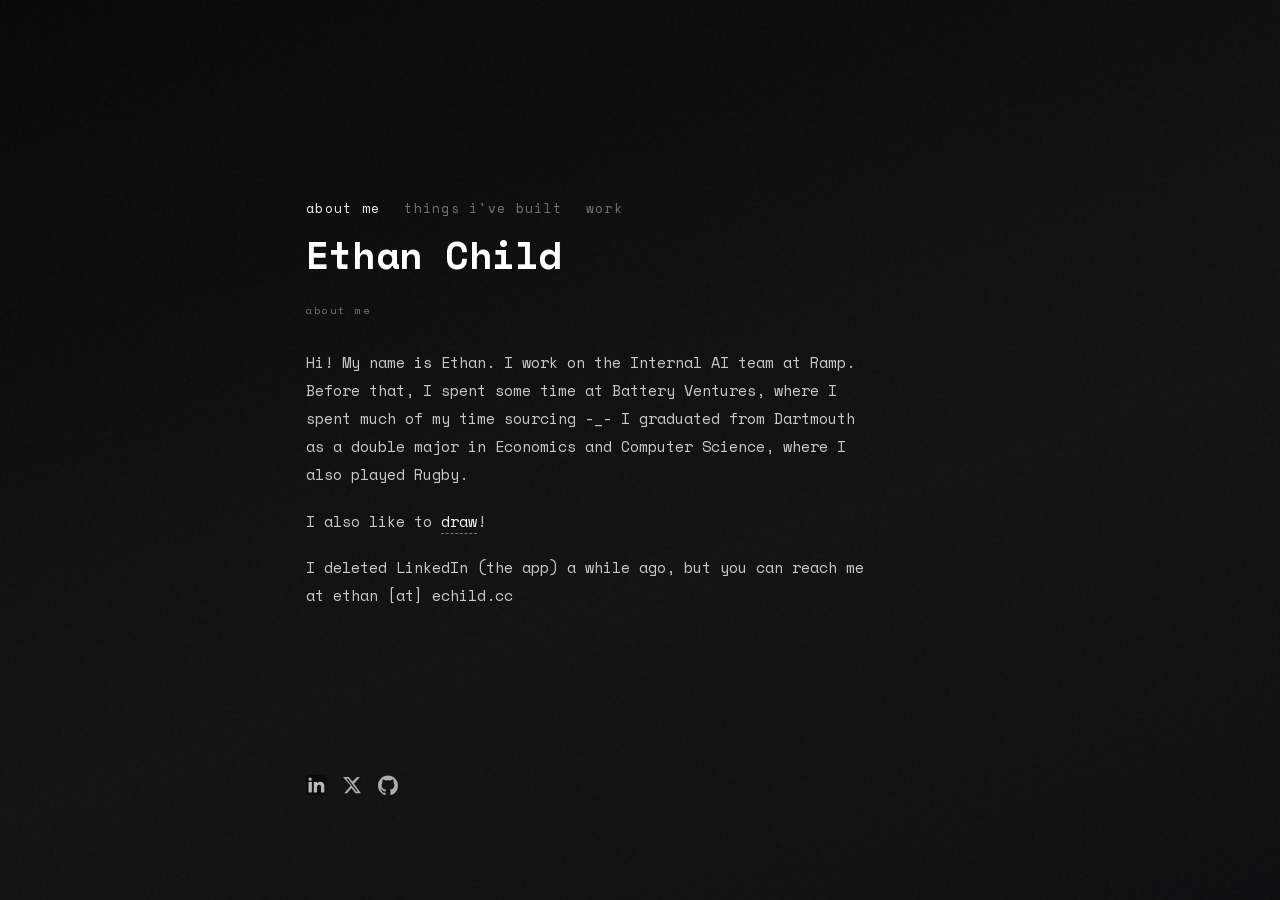
==== index.html @ cf7d35e4 "more accuracy" ====
<!DOCTYPE html>
<html lang="en">
<head>
  <meta charset="UTF-8" />
  <meta name="viewport" content="width=device-width, initial-scale=1.0" />
  <title>Ethan Child</title>
  <link rel="stylesheet" href="style.css" />
  <link rel="icon" type="image/svg+xml" href="favicon.svg" />
</head>
<body>
  <div class="shell">
    <div class="landing">
      <nav class="landing-nav">
        <a href="#" data-page="home" class="active">about me</a>
        <a href="#" data-page="built">things I've built</a>
        <a href="#" data-page="work">work</a>
      </nav>
      <div class="name">Ethan Child</div>

      <!-- Home -->
      <div id="page-home" class="page-content">
        <div class="section-label">about me</div>
        <div class="about-text">
          <p>
            Hi! My name is Ethan. I work on the Internal AI team at Ramp. Before that, I spent some time at Battery Ventures, where I spent much of my time sourcing -_-
            I graduated from Dartmouth as a double major in Economics and Computer Science, where I also played Rugby.
          </p>
          <p>
            I also like to <span class="draw-link" role="button" tabindex="0">draw</span>!<button class="close-all" type="button" hidden>× close all</button>
          </p>
          <p>
            I deleted LinkedIn (the app) a while ago, but you can reach me at ethan [at] echild.cc
          </p>
        </div>
      </div>

      <!-- Built -->
      <div id="page-built" class="page-content" hidden>
        <div class="section-label">things I've built</div>
        <ul class="built-list">
          <li>
            <span class="impact">Saved $3M (and counting)!</span>
            <span class="label">AI email writing agent for Ramp AEs</span>
          </li>
          <li>
            <span class="impact">Adopted as the primary means of escalation</span>
            <span class="label">Escalation path from Ramp's CX team to the Post-Sales (AM) team</span>
          </li>
          <li>
            <span class="impact">Trained a Transformer Model to play Checkers</span>
            <span class="label">Checkers Transformer</span>
          </li>
          <li>
            <span class="impact">Trained a Transformer to generate video game music MIDI files</span>
            <span class="label">Video Game Music MIDI Transformer</span>
          </li>
          <li>
            <span class="impact">Got runner up!</span>
            <span class="label">Built an AI SDR co-pilot for the Ramp Hackathon</span>
          </li>
          <li>
            <span class="impact">So much sourcing. Lots of companies.</span>
            <span class="label">Sourced a lot of companies for Battery</span>
          </li>
        </ul>
      </div>

        <!-- Work -->
        <div id="page-work" class="page-content" hidden>
          <div class="section-label">work</div>
          <div class="work-log">
            <div class="work-row">
              <span class="wy">2025(ish) → now</span>
              <div class="wi">
                <div class="wc">ramp</div>
                <div class="wr">internal ai</div>
              </div>
            </div>
            <div class="work-row">
              <span class="wy">2023 → 2024</span>
              <div class="wi">
                <div class="wc">battery ventures</div>
                <div class="wr">sourcin'</div>
              </div>
            </div>
            <div class="work-row">
              <span class="wy">2022 → 2023</span>
              <div class="wi">
                <div class="wc">battery ventures</div>
                <div class="wr">sourcin' remotely</div>
              </div>
            </div>
          </div>
        </div>

      <nav class="social">
        <a class="linkedin" href="https://linkedin.com/in/ethan-child" target="_blank" rel="noopener" aria-label="LinkedIn">
          <svg viewBox="0 0 24 24" xmlns="http://www.w3.org/2000/svg">
            <rect width="24" height="24" rx="2" fill="#080808"/>
            <path fill="#ffffff" d="M6.94 5a2 2 0 1 1-4-.002A2 2 0 0 1 6.94 5zM7 8.48H3V21h4V8.48zm6.32 0H9.34V21h3.94v-6.57c0-3.66 4.77-4 4.77 0V21H22v-7.93c0-6.17-7.06-5.94-8.72-2.91l.04-1.68z"/>
          </svg>
        </a>
        <a href="https://x.com/eboppu" target="_blank" rel="noopener" aria-label="X">
          <svg viewBox="0 0 24 24" xmlns="http://www.w3.org/2000/svg">
            <path d="M18.244 2.25h3.308l-7.227 8.26 8.502 11.24H16.17l-4.714-6.231-5.401 6.231H2.746l7.73-8.835L1.254 2.25H8.08l4.253 5.622 5.911-5.622zm-1.161 17.52h1.833L7.084 4.126H5.117z"/>
          </svg>
        </a>
        <a href="https://github.com/Ebop14" target="_blank" rel="noopener" aria-label="GitHub">
          <svg viewBox="0 0 24 24" xmlns="http://www.w3.org/2000/svg">
            <path d="M12 .5C5.37.5 0 5.87 0 12.5c0 5.3 3.44 9.8 8.21 11.39.6.11.82-.26.82-.58 0-.29-.01-1.04-.02-2.05-3.34.73-4.04-1.61-4.04-1.61-.55-1.39-1.34-1.76-1.34-1.76-1.09-.75.08-.73.08-.73 1.21.09 1.84 1.24 1.84 1.24 1.07 1.84 2.81 1.31 3.5 1 .11-.78.42-1.31.76-1.61-2.67-.3-5.47-1.34-5.47-5.94 0-1.31.47-2.38 1.24-3.22-.13-.31-.54-1.53.12-3.18 0 0 1.01-.32 3.3 1.23a11.5 11.5 0 0 1 3-.4c1.02 0 2.05.14 3 .4 2.29-1.55 3.3-1.23 3.3-1.23.66 1.65.25 2.87.12 3.18.77.84 1.24 1.91 1.24 3.22 0 4.61-2.81 5.63-5.49 5.93.43.37.81 1.1.81 2.22 0 1.61-.01 2.9-.01 3.29 0 .32.21.7.82.58A12.01 12.01 0 0 0 24 12.5C24 5.87 18.63.5 12 .5z"/>
          </svg>
        </a>
      </nav>
    </div>
  </div>

  <div class="drawings-layer" aria-hidden="true"></div>
  <div class="lightbox" hidden>
    <button class="lightbox-close" aria-label="Close">×</button>
    <button class="lightbox-nav prev" aria-label="Previous drawing">‹</button>
    <img alt="" />
    <button class="lightbox-nav next" aria-label="Next drawing">›</button>
    <div class="lightbox-counter" aria-hidden="true"></div>
  </div>

  <script>
    const nav = document.querySelectorAll('.landing-nav a');
    const pages = document.querySelectorAll('.page-content');

    nav.forEach(a => {
      a.addEventListener('click', e => {
        e.preventDefault();
        const page = a.dataset.page;
        pages.forEach(p => p.hidden = p.id !== 'page-' + page);
        nav.forEach(n => n.classList.toggle('active', n === a));
      });
    });

    document.querySelectorAll('.built-list li').forEach(li => {
      li.addEventListener('click', () => li.classList.toggle('revealed'));
    });

    // Wrap all text nodes into letter spans
    function wrapLetters(el) {
      Array.from(el.childNodes).forEach(node => {
        if (node.nodeType === 3) {
          const frag = document.createDocumentFragment();
          node.textContent.split('').forEach(char => {
            if (char.trim() === '') {
              frag.appendChild(document.createTextNode(char));
            } else {
              const s = document.createElement('span');
              s.className = 'nl';
              s.textContent = char;
              frag.appendChild(s);
            }
          });
          node.parentNode.replaceChild(frag, node);
        } else if (node.nodeType === 1 && !['SCRIPT','STYLE','A','BUTTON'].includes(node.tagName)) {
          wrapLetters(node);
        }
      });
    }

    document.querySelectorAll('.name, .page-content').forEach(wrapLetters);

    // Keep social icons at a consistent vertical position across all tabs
    function syncPageHeight() {
      const contentEls = document.querySelectorAll('.page-content');
      let maxH = 0;
      contentEls.forEach(p => {
        const wasHidden = p.hidden;
        p.hidden = false;
        maxH = Math.max(maxH, p.offsetHeight);
        p.hidden = wasHidden;
      });
      contentEls.forEach(p => p.style.minHeight = maxH + 'px');
    }
    document.fonts.ready.then(syncPageHeight);
    window.addEventListener('resize', syncPageHeight);

    // Key highlight — per-span timeouts fix multi-letter fade-out
    const spanTimeouts = new WeakMap();
    document.addEventListener('keydown', e => {
      if (e.key.length !== 1) return;
      const key = e.key.toLowerCase();
      document.querySelectorAll('.nl').forEach(span => {
        if (span.textContent.toLowerCase() === key) {
          span.classList.add('lit');
          clearTimeout(spanTimeouts.get(span));
          spanTimeouts.set(span, setTimeout(() => span.classList.remove('lit'), 1400));
        }
      });
    });

    // ── Drawing burst ──
    const drawingSources = [
      'photos/drawing-1.jpeg',
      'photos/drawing-2.jpeg',
      'photos/drawing-3.jpeg',
      'photos/drawing-4.jpeg',
      'photos/drawing-5.jpeg',
      'photos/drawing-6.jpeg',
      'photos/drawing-7.jpeg'
    ];

    const drawLink = document.querySelector('.draw-link');
    const drawingsLayer = document.querySelector('.drawings-layer');
    const closeAllBtn = document.querySelector('.close-all');
    const lightbox = document.querySelector('.lightbox');
    const lightboxImg = lightbox.querySelector('img');
    const lightboxClose = lightbox.querySelector('.lightbox-close');
    const lightboxPrev = lightbox.querySelector('.lightbox-nav.prev');
    const lightboxNext = lightbox.querySelector('.lightbox-nav.next');
    const lightboxCounter = lightbox.querySelector('.lightbox-counter');

    function showCloseAll() {
      if (closeAllBtn.classList.contains('show')) return;
      closeAllBtn.hidden = false;
      // Force reflow so the transition runs from the initial state
      void closeAllBtn.offsetWidth;
      closeAllBtn.classList.add('show');
    }

    function hideCloseAll() {
      if (!closeAllBtn.classList.contains('show')) return;
      closeAllBtn.classList.remove('show');
      const onEnd = e => {
        if (e.propertyName !== 'opacity') return;
        closeAllBtn.removeEventListener('transitionend', onEnd);
        closeAllBtn.hidden = true;
      };
      closeAllBtn.addEventListener('transitionend', onEnd);
    }

    function dismissDrawing(wrap) {
      if (wrap.classList.contains('dismissing')) return;
      wrap.classList.add('dismissing');
      wrap.addEventListener('transitionend', () => {
        wrap.remove();
        if (!drawingsLayer.querySelector('.drawing')) hideCloseAll();
      }, { once: true });
    }

    function clearDrawings() {
      drawingsLayer.querySelectorAll('.drawing').forEach(d => d.remove());
    }

    function spawnDrawings() {
      clearDrawings();

      // Make the close-all button measurable BEFORE positioning drawings, so
      // we can avoid landing any image on top of it. It's still invisible
      // (opacity: 0 without the .show class) — only its layout exists.
      closeAllBtn.hidden = false;
      void closeAllBtn.offsetWidth;

      const rect = drawLink.getBoundingClientRect();
      const closeAllRect = closeAllBtn.getBoundingClientRect();
      const originX = rect.left + rect.width / 2;
      const originY = rect.top + rect.height / 2;
      const vw = window.innerWidth;
      const vh = window.innerHeight;

      // Exclusion zone around the close-all button. Padded by a drawing's
      // approximate half-size so a drawing's center placed outside this zone
      // can't have its frame overlap the button.
      const exclPadX = 110;
      const exclPadY = 110;
      const exclLeft = closeAllRect.left - exclPadX;
      const exclRight = closeAllRect.right + exclPadX;
      const exclTop = closeAllRect.top - exclPadY;
      const exclBottom = closeAllRect.bottom + exclPadY;

      drawingSources.forEach((src, i) => {
        const wrap = document.createElement('div');
        wrap.className = 'drawing';
        wrap.innerHTML =
          '<div class="drawing-frame">' +
            '<img src="' + src + '" alt="" draggable="false" />' +
            '<div class="drawing-actions">' +
              '<button class="drawing-action max" type="button" aria-label="Maximize">' +
                '<svg viewBox="0 0 16 16"><path d="M3 3h4M3 3v4M13 3H9M13 3v4M3 13h4M3 13v-4M13 13H9M13 13v-4" stroke="currentColor" stroke-width="1.4" fill="none" stroke-linecap="round"/></svg>' +
              '</button>' +
              '<button class="drawing-action close" type="button" aria-label="Remove">' +
                '<svg viewBox="0 0 16 16"><path d="M4 4l8 8M12 4l-8 8" stroke="currentColor" stroke-width="1.4" stroke-linecap="round"/></svg>' +
              '</button>' +
            '</div>' +
          '</div>';

        wrap.style.left = originX + 'px';
        wrap.style.top = originY + 'px';
        drawingsLayer.appendChild(wrap);

        // Distribute angles evenly with jitter so they shoot in different directions
        const baseAngle = (i / drawingSources.length) * Math.PI * 2;
        const angle = baseAngle + (Math.random() - 0.5) * 0.6;
        // Distance proportional to viewport, with a minimum to clear the word
        const minDim = Math.min(vw, vh);
        const distance = minDim * (0.22 + Math.random() * 0.18);
        const dx = Math.cos(angle) * distance;
        const dy = Math.sin(angle) * distance * 0.85;
        const rot = (Math.random() - 0.5) * 24;

        // Clamp so they stay within the page's black-space border.
        // Margins are from the drawing's center, so they include ~half a frame
        // plus the gutter we want to preserve.
        const sideMargin = 140;
        const topMargin = 160;
        const bottomMargin = 220;
        let clampedDx = Math.max(sideMargin - originX, Math.min(vw - sideMargin - originX, dx));
        let clampedDy = Math.max(topMargin - originY, Math.min(vh - bottomMargin - originY, dy));

        // If the landing center falls in the close-all exclusion zone, push it
        // vertically to whichever edge is nearer, then re-clamp to viewport.
        const cx = originX + clampedDx;
        let cy = originY + clampedDy;
        if (cx > exclLeft && cx < exclRight && cy > exclTop && cy < exclBottom) {
          cy = (cy - exclTop) < (exclBottom - cy) ? exclTop - 1 : exclBottom + 1;
          cy = Math.max(topMargin, Math.min(vh - bottomMargin, cy));
          clampedDy = cy - originY;
        }

        wrap.style.setProperty('--dx', clampedDx + 'px');
        wrap.style.setProperty('--dy', clampedDy + 'px');
        wrap.style.setProperty('--rot', rot + 'deg');
        wrap.style.setProperty('--delay', (i * 35) + 'ms');

        requestAnimationFrame(() => {
          requestAnimationFrame(() => wrap.classList.add('settled'));
        });

        wrap.querySelector('.close').addEventListener('click', e => {
          e.stopPropagation();
          dismissDrawing(wrap);
        });

        // Both the explicit maximize button and the image itself open the
        // gallery at this drawing's position.
        const open = e => {
          e.stopPropagation();
          openLightbox(i);
        };
        wrap.querySelector('.max').addEventListener('click', open);
        wrap.querySelector('img').addEventListener('click', open);
      });

      showCloseAll();
    }

    closeAllBtn.addEventListener('click', () => {
      drawingsLayer.querySelectorAll('.drawing').forEach(dismissDrawing);
    });

    drawLink.addEventListener('click', spawnDrawings);
    drawLink.addEventListener('keydown', e => {
      if (e.key === 'Enter' || e.key === ' ') {
        e.preventDefault();
        spawnDrawings();
      }
    });

    let lightboxIndex = 0;

    function renderLightbox() {
      lightboxImg.classList.remove('loaded');
      lightboxImg.src = drawingSources[lightboxIndex];
      lightboxCounter.textContent =
        (lightboxIndex + 1) + ' / ' + drawingSources.length;
    }

    lightboxImg.addEventListener('load', () => lightboxImg.classList.add('loaded'));

    function openLightbox(index) {
      lightboxIndex = index;
      renderLightbox();
      lightbox.hidden = false;
      requestAnimationFrame(() => lightbox.classList.add('open'));
    }

    function stepLightbox(dir) {
      const n = drawingSources.length;
      lightboxIndex = (lightboxIndex + dir + n) % n;
      renderLightbox();
    }

    function closeLightbox() {
      lightbox.classList.remove('open');
      lightbox.addEventListener('transitionend', () => {
        lightbox.hidden = true;
        lightboxImg.src = '';
      }, { once: true });
    }

    lightbox.addEventListener('click', e => {
      if (e.target === lightbox) closeLightbox();
    });
    lightboxClose.addEventListener('click', closeLightbox);
    lightboxPrev.addEventListener('click', e => { e.stopPropagation(); stepLightbox(-1); });
    lightboxNext.addEventListener('click', e => { e.stopPropagation(); stepLightbox(1); });
    document.addEventListener('keydown', e => {
      if (lightbox.hidden) return;
      if (e.key === 'Escape') closeLightbox();
      else if (e.key === 'ArrowLeft') stepLightbox(-1);
      else if (e.key === 'ArrowRight') stepLightbox(1);
    });
  </script>
</body>
</html>
---- style.css ----
@font-face {
  font-family: 'Space Mono';
  font-style: normal;
  font-weight: 400;
  font-display: swap;
  src: url('fonts/spacemono-400.woff2') format('woff2');
}

@font-face {
  font-family: 'Space Mono';
  font-style: normal;
  font-weight: 700;
  font-display: swap;
  src: url('fonts/spacemono-700.woff2') format('woff2');
}

*, *::before, *::after {
  box-sizing: border-box;
  margin: 0;
  padding: 0;
}

:root {
  --bg-start: #080808;
  --bg-end: #131313;
  --text: #f0f0f0;
  --text-muted: rgba(240, 240, 240, 0.45);
  --gutter: 56px;
  --max-width: 780px;
}

html, body {
  height: 100%;
  background: #080808;
}

body {
  min-height: 100vh;
  background: linear-gradient(160deg, var(--bg-start) 0%, var(--bg-end) 60%, #0e0e10 100%);
  color: var(--text);
  font-family: 'Space Mono', monospace;
  font-weight: 400;
  -webkit-font-smoothing: antialiased;
  line-height: 1.7;
}

/* ── Noise overlay ── */
body::before {
  content: '';
  position: fixed;
  inset: 0;
  background-image: url("data:image/svg+xml,%3Csvg viewBox='0 0 256 256' xmlns='http://www.w3.org/2000/svg'%3E%3Cfilter id='n'%3E%3CfeTurbulence type='fractalNoise' baseFrequency='0.9' numOctaves='4' stitchTiles='stitch'/%3E%3C/filter%3E%3Crect width='100%25' height='100%25' filter='url(%23n)' opacity='1'/%3E%3C/svg%3E");
  opacity: 0.028;
  pointer-events: none;
  z-index: 0;
}

/* ── Layout ── */
.shell {
  position: relative;
  z-index: 1;
  max-width: var(--max-width);
  margin: 0 auto;
  padding: 0 var(--gutter);
  min-height: 100vh;
  display: flex;
  flex-direction: column;
}

.landing {
  flex: 1;
  display: flex;
  flex-direction: column;
  padding-top: 22vh;
}

/* ── Name letter highlight ── */
.nl {
  transition: color 1s ease;
}

.nl.lit {
  color: rgba(255, 255, 255, 0.3);
  transition: color 0.1s ease;
}

/* ── Name ── */
.name {
  font-size: clamp(1.6rem, 4vw, 2.4rem);
  font-weight: 700;
  letter-spacing: -0.02em;
  line-height: 1;
  color: #fff;
  margin-bottom: 28px;
}

/* ── Landing nav ── */
.landing-nav {
  display: flex;
  flex-direction: row;
  gap: 24px;
  margin-bottom: 16px;
}

.landing-nav a {
  font-size: 0.8rem;
  letter-spacing: 0.1em;
  text-transform: lowercase;
  color: var(--text-muted);
  text-decoration: none;
  transition: color 0.2s;
  width: fit-content;
}

.landing-nav a:hover,
.landing-nav a.active {
  color: var(--text);
}

/* ── Back link ── */
.back {
  font-size: 0.75rem;
  letter-spacing: 0.08em;
  color: var(--text-muted);
  text-decoration: none;
  margin-bottom: 48px;
  display: inline-block;
  transition: color 0.2s;
}

.back:hover {
  color: var(--text);
}

/* ── Page content ── */
.page-content {
  max-width: 560px;
}

.section-label {
  font-size: 0.65rem;
  letter-spacing: 0.2em;
  text-transform: lowercase;
  color: var(--text-muted);
  margin-bottom: 28px;
}

/* ── About ── */
.about-text p {
  font-size: 0.95rem;
  color: rgba(240,240,240,0.82);
  line-height: 1.85;
  margin-bottom: 1.2em;
}

.about-text p:last-child {
  margin-bottom: 0;
}

/* ── Built list ── */
.built-list {
  list-style: none;
  padding: 0;
}

.built-list li {
  font-size: 0.95rem;
  line-height: 1.85;
  padding-left: 1.4em;
  position: relative;
  cursor: default;
  margin-bottom: 2em;
}

.built-list li::before {
  content: '—';
  position: absolute;
  left: 0;
  color: var(--text-muted);
}

.built-list .label {
  color: rgba(240,240,240,0.82);
}

.built-list .impact {
  font-size: 0.75rem;
  letter-spacing: 0.06em;
  color: var(--text-muted);
  position: absolute;
  bottom: calc(100% + 2px);
  left: 1.4em;
  white-space: nowrap;
  opacity: 0;
  transform: translateY(3px);
  transition: opacity 0.2s ease, transform 0.2s ease;
  pointer-events: none;
}

.built-list li:hover .impact,
.built-list li.revealed .impact {
  opacity: 1;
  transform: translateY(0);
}

/* ── Social links ── */
.social {
  display: flex;
  gap: 16px;
  align-items: center;
  margin-top: 48px;
}

.social a {
  display: flex;
  align-items: center;
  justify-content: center;
  color: var(--text);
  text-decoration: none;
  opacity: 0.7;
  transition: opacity 0.2s, transform 0.15s;
}

.social a:hover {
  opacity: 1;
  transform: translateY(-1px);
}

.social svg {
  width: 20px;
  height: 20px;
  fill: currentColor;
}


/* ── Work log ── */
.work-log {
  display: flex;
  flex-direction: column;
}

.work-row {
  display: flex;
  align-items: center;
  gap: 1.6em;
  padding: 10px 0;
}

.wy {
  font-size: 0.78rem;
  color: var(--text-muted);
  letter-spacing: 0.04em;
  white-space: nowrap;
  width: 9em;
  flex-shrink: 0;
}

.wi {
  flex: 1;
}

.wc {
  font-size: 0.92rem;
  color: var(--text);
  line-height: 1.5;
}

.wr {
  font-size: 0.78rem;
  color: var(--text-muted);
  letter-spacing: 0.04em;
  line-height: 1.5;
}

/* ── Draw link ── */
.draw-link {
  cursor: pointer;
  color: var(--text);
  border-bottom: 1px dashed rgba(240, 240, 240, 0.45);
  padding-bottom: 1px;
  transition: border-color 0.2s ease, color 0.2s ease;
  user-select: none;
}

.draw-link:hover,
.draw-link:focus-visible {
  border-bottom-color: var(--text);
  outline: none;
}

/* ── Close-all button ── */
.close-all {
  font-family: inherit;
  font-size: 0.78rem;
  letter-spacing: 0.04em;
  color: var(--text-muted);
  background: none;
  border: none;
  padding: 0;
  margin-left: 14px;
  cursor: pointer;
  opacity: 0;
  transform: translateX(-4px);
  transition: opacity 0.25s ease, transform 0.25s ease, color 0.2s ease;
}

.close-all.show {
  opacity: 1;
  transform: translateX(0);
}

.close-all:hover,
.close-all:focus-visible {
  color: var(--text);
  outline: none;
}

/* ── Drawings layer ── */
.drawings-layer {
  position: fixed;
  inset: 0;
  pointer-events: none;
  z-index: 5;
}

.drawing {
  position: fixed;
  top: 0;
  left: 0;
  pointer-events: auto;
  transform: translate(-50%, -50%) scale(0.15) rotate(0deg);
  opacity: 0;
  transition:
    transform 0.85s cubic-bezier(0.18, 0.9, 0.32, 1.1) var(--delay, 0ms),
    opacity 0.5s ease var(--delay, 0ms);
  will-change: transform, opacity;
}

.drawing.settled {
  transform: translate(calc(-50% + var(--dx)), calc(-50% + var(--dy))) scale(1) rotate(var(--rot));
  opacity: 1;
}

.drawing.dismissing {
  transform: translate(calc(-50% + var(--dx)), calc(-50% + var(--dy) - 40px)) scale(0.6) rotate(var(--rot));
  opacity: 0;
  transition:
    transform 0.35s ease,
    opacity 0.35s ease;
}

.drawing-frame {
  position: relative;
  width: 180px;
  padding-top: 44px;
  border-radius: 4px;
  overflow: hidden;
  background: #131313;
  box-shadow:
    0 18px 40px -16px rgba(0, 0, 0, 0.7),
    0 2px 6px -2px rgba(0, 0, 0, 0.5),
    0 0 0 1px rgba(255, 255, 255, 0.04);
  transition: transform 0.25s ease, box-shadow 0.25s ease;
}

.drawing-frame:hover {
  transform: translateY(-2px);
  box-shadow:
    0 26px 50px -16px rgba(0, 0, 0, 0.8),
    0 4px 10px -2px rgba(0, 0, 0, 0.6),
    0 0 0 1px rgba(255, 255, 255, 0.08);
}

.drawing-frame img {
  display: block;
  width: 100%;
  height: auto;
  user-select: none;
  -webkit-user-drag: none;
  cursor: zoom-in;
}

.drawing-actions {
  position: absolute;
  top: 11px;
  right: 8px;
  display: flex;
  gap: 4px;
  opacity: 0;
  transform: translateY(-2px);
  transition: opacity 0.18s ease, transform 0.18s ease;
}

.drawing-frame:hover .drawing-actions,
.drawing-frame:focus-within .drawing-actions {
  opacity: 1;
  transform: translateY(0);
}

.drawing-action {
  width: 22px;
  height: 22px;
  border: none;
  border-radius: 3px;
  background: rgba(8, 8, 8, 0.75);
  color: #f0f0f0;
  cursor: pointer;
  display: flex;
  align-items: center;
  justify-content: center;
  backdrop-filter: blur(4px);
  -webkit-backdrop-filter: blur(4px);
  transition: background 0.15s ease, color 0.15s ease;
}

.drawing-action:hover {
  background: rgba(8, 8, 8, 0.95);
}

.drawing-action svg {
  width: 12px;
  height: 12px;
  display: block;
}

/* ── Lightbox ── */
.lightbox {
  position: fixed;
  inset: 0;
  z-index: 10;
  background: rgba(8, 8, 8, 0);
  display: flex;
  align-items: center;
  justify-content: center;
  padding: 5vh 5vw;
  opacity: 0;
  transition: opacity 0.25s ease, background-color 0.25s ease;
}

.lightbox[hidden] {
  display: none;
}

.lightbox.open {
  opacity: 1;
  background: rgba(8, 8, 8, 0.88);
  backdrop-filter: blur(6px);
  -webkit-backdrop-filter: blur(6px);
}

.lightbox img {
  max-width: 100%;
  max-height: 100%;
  object-fit: contain;
  border-radius: 4px;
  box-shadow: 0 30px 80px -20px rgba(0, 0, 0, 0.8);
  opacity: 0;
  transform: scale(0.96);
  transition: transform 0.3s ease, opacity 0.2s ease;
}

.lightbox.open img {
  transform: scale(1);
}

.lightbox img.loaded {
  opacity: 1;
}

/* Prev / next navigation */
.lightbox-nav {
  position: absolute;
  top: 50%;
  transform: translateY(-50%);
  width: 44px;
  height: 64px;
  border: none;
  border-radius: 6px;
  background: rgba(255, 255, 255, 0.06);
  color: #f0f0f0;
  font-size: 30px;
  line-height: 1;
  cursor: pointer;
  display: flex;
  align-items: center;
  justify-content: center;
  transition: background 0.15s ease;
}

.lightbox-nav:hover {
  background: rgba(255, 255, 255, 0.16);
}

.lightbox-nav.prev { left: 24px; }
.lightbox-nav.next { right: 24px; }

.lightbox-counter {
  position: absolute;
  bottom: 24px;
  left: 50%;
  transform: translateX(-50%);
  font-size: 0.8rem;
  letter-spacing: 0.06em;
  color: var(--text-muted);
}

@media (max-width: 640px) {
  .lightbox-nav {
    width: 38px;
    height: 52px;
    font-size: 24px;
  }
  .lightbox-nav.prev { left: 10px; }
  .lightbox-nav.next { right: 10px; }
}

.lightbox-close {
  position: absolute;
  top: 24px;
  right: 24px;
  width: 36px;
  height: 36px;
  border: none;
  border-radius: 4px;
  background: rgba(255, 255, 255, 0.08);
  color: #f0f0f0;
  font-size: 22px;
  line-height: 1;
  cursor: pointer;
  transition: background 0.15s ease;
}

.lightbox-close:hover {
  background: rgba(255, 255, 255, 0.16);
}

@media (max-width: 640px) {
  :root { --gutter: 28px; }
  .drawing-frame { width: 140px; }
}
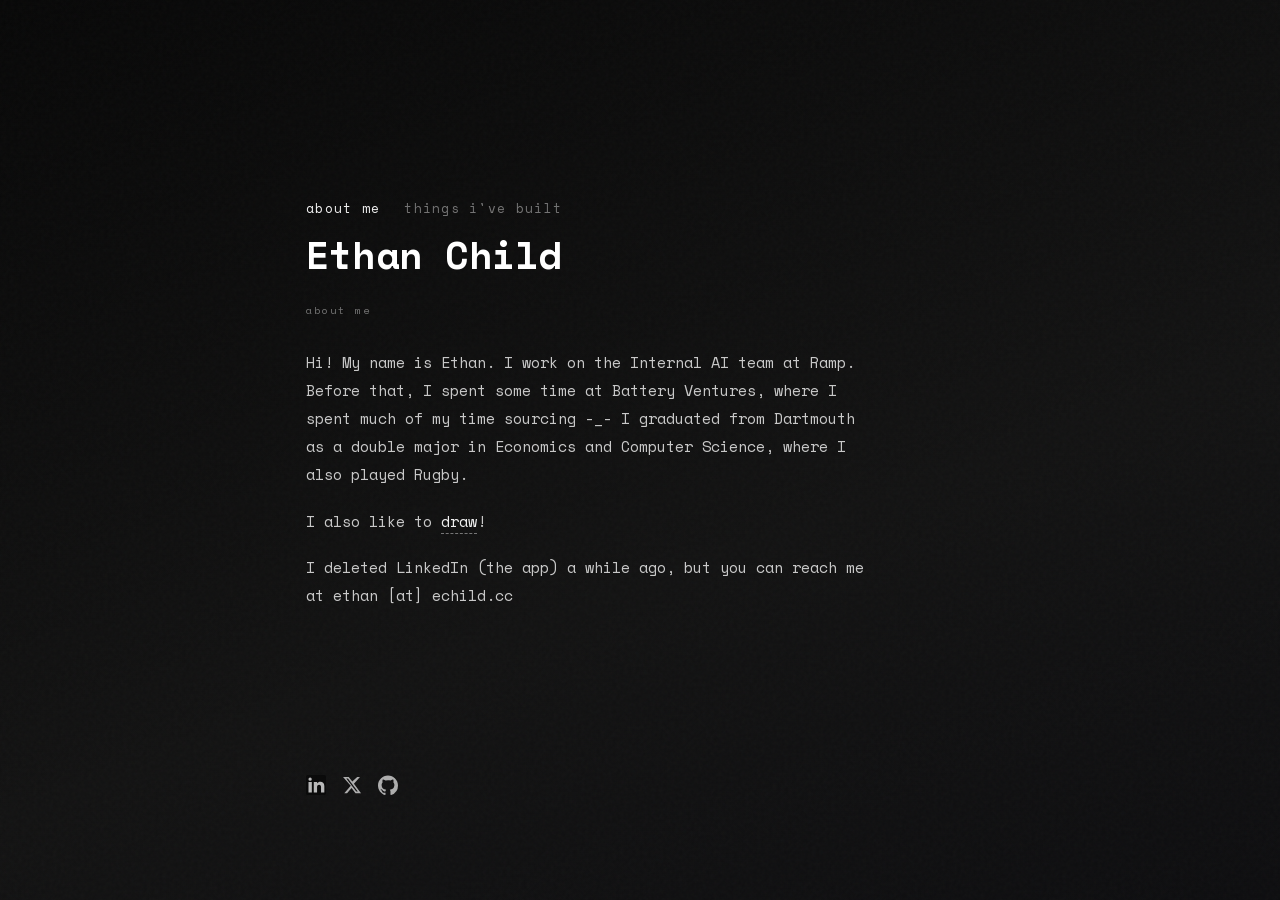
==== commit 1b3d0094: "remove work" ====
--- a/index.html
+++ b/index.html
@@ -13,7 +13,6 @@
       <nav class="landing-nav">
         <a href="#" data-page="home" class="active">about me</a>
         <a href="#" data-page="built">things I've built</a>
-        <a href="#" data-page="work">work</a>
       </nav>
       <div class="name">Ethan Child</div>
 
@@ -64,34 +63,6 @@
           </li>
         </ul>
       </div>
-
-        <!-- Work -->
-        <div id="page-work" class="page-content" hidden>
-          <div class="section-label">work</div>
-          <div class="work-log">
-            <div class="work-row">
-              <span class="wy">2025(ish) → now</span>
-              <div class="wi">
-                <div class="wc">ramp</div>
-                <div class="wr">internal ai</div>
-              </div>
-            </div>
-            <div class="work-row">
-              <span class="wy">2023 → 2024</span>
-              <div class="wi">
-                <div class="wc">battery ventures</div>
-                <div class="wr">sourcin'</div>
-              </div>
-            </div>
-            <div class="work-row">
-              <span class="wy">2022 → 2023</span>
-              <div class="wi">
-                <div class="wc">battery ventures</div>
-                <div class="wr">sourcin' remotely</div>
-              </div>
-            </div>
-          </div>
-        </div>
 
       <nav class="social">
         <a class="linkedin" href="https://linkedin.com/in/ethan-child" target="_blank" rel="noopener" aria-label="LinkedIn">
--- a/style.css
+++ b/style.css
@@ -232,45 +232,6 @@
   fill: currentColor;
 }
 
-
-/* ── Work log ── */
-.work-log {
-  display: flex;
-  flex-direction: column;
-}
-
-.work-row {
-  display: flex;
-  align-items: center;
-  gap: 1.6em;
-  padding: 10px 0;
-}
-
-.wy {
-  font-size: 0.78rem;
-  color: var(--text-muted);
-  letter-spacing: 0.04em;
-  white-space: nowrap;
-  width: 9em;
-  flex-shrink: 0;
-}
-
-.wi {
-  flex: 1;
-}
-
-.wc {
-  font-size: 0.92rem;
-  color: var(--text);
-  line-height: 1.5;
-}
-
-.wr {
-  font-size: 0.78rem;
-  color: var(--text-muted);
-  letter-spacing: 0.04em;
-  line-height: 1.5;
-}
 
 /* ── Draw link ── */
 .draw-link {
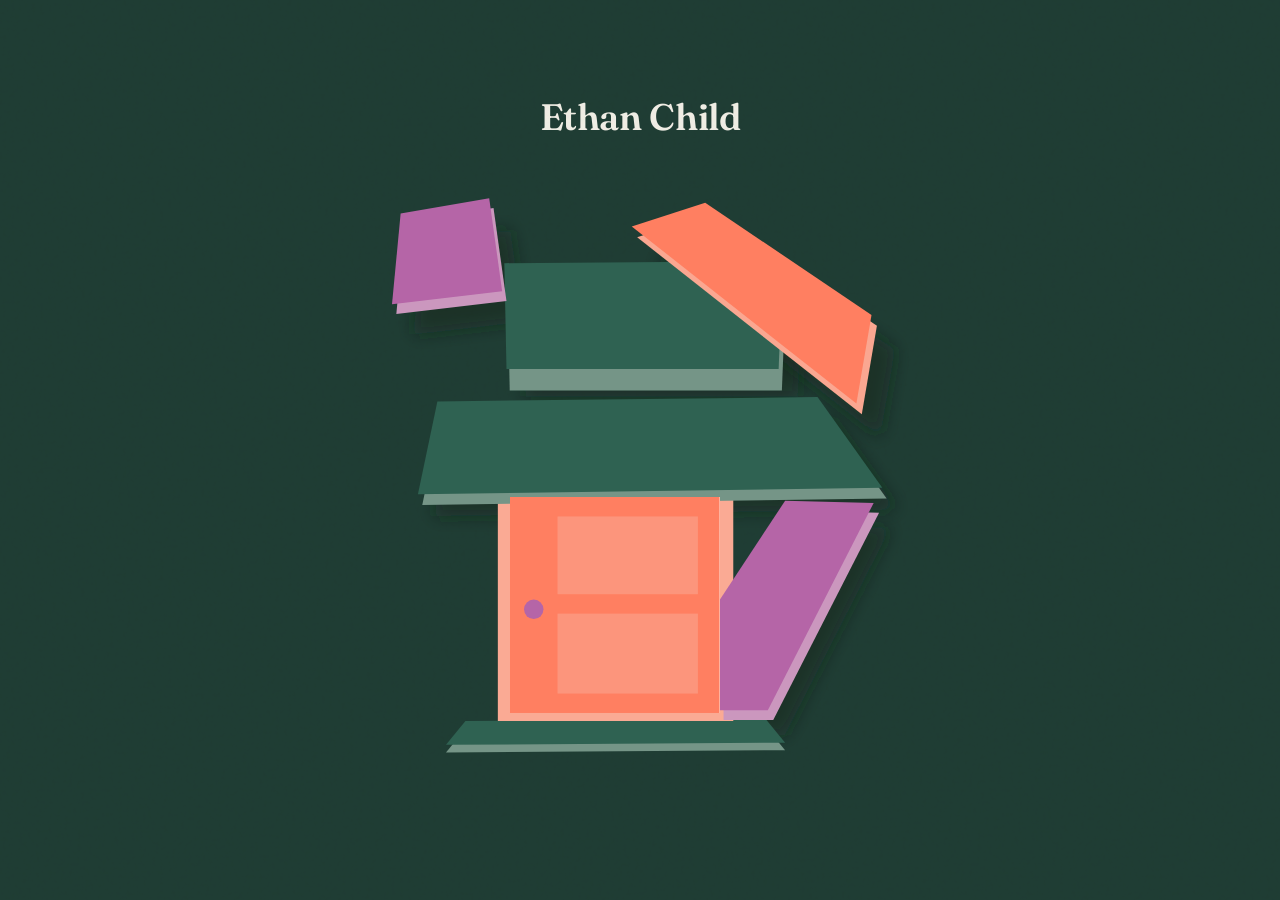
==== commit 7a5adc9e: "Redesign the site around the door The entry page is the door drawing rebuilt as floating slabs in a " ====
--- a/index.html
+++ b/index.html
@@ -6,69 +6,183 @@
   <title>Ethan Child</title>
   <link rel="stylesheet" href="style.css" />
   <link rel="icon" type="image/svg+xml" href="favicon.svg" />
+  <link rel="preconnect" href="https://fonts.googleapis.com" />
+  <link rel="preconnect" href="https://fonts.gstatic.com" crossorigin />
+  <link rel="stylesheet" href="https://fonts.googleapis.com/css2?family=Fraunces:opsz,wght@9..144,400;9..144,600&family=Inter+Tight:wght@400;500;600&display=swap" />
+  <script src="settings.js"></script>
 </head>
-<body>
+<body data-state="outside" class="no-anim">
+
+  <!-- ── Entry: the door ── -->
+  <section class="entry" aria-label="Entrance">
+    <div class="entry-name">Ethan Child</div>
+
+    <div class="scene">
+      <svg class="scene-art" viewBox="0 40 560 600" aria-hidden="true">
+        <defs>
+          <filter id="soft-shadow" x="-30%" y="-30%" width="160%" height="160%">
+            <feGaussianBlur stdDeviation="8" />
+          </filter>
+        </defs>
+        <g class="shadows"></g>
+        <g class="pieces"></g>
+      </svg>
+
+      <div class="doorway" aria-hidden="true"></div>
+
+      <button class="door" type="button" aria-label="Open the door">
+        <svg viewBox="0 0 194 200" preserveAspectRatio="none" aria-hidden="true">
+          <rect class="door-face" width="194" height="200" />
+          <rect class="door-panel" x="44" y="18" width="130" height="72" />
+          <rect class="door-panel" x="44" y="108" width="130" height="74" />
+          <circle class="knob" cx="22" cy="104" r="9" />
+        </svg>
+      </button>
+    </div>
+
+  </section>
+
+  <!-- ── Inside ── -->
   <div class="shell">
     <div class="landing">
+      <div class="name">Ethan Child</div>
+
       <nav class="landing-nav">
-        <a href="#" data-page="home" class="active">about me</a>
-        <a href="#" data-page="built">things I've built</a>
+        <a href="#about" data-page="about">
+          <svg class="critter minimal" viewBox="0 0 100 100" aria-hidden="true">
+            <path class="feature" d="M31 74 L30 44 C30 35 44 33 47 42" />
+            <path class="feature" d="M38 74 L38 47" />
+            <path class="feature-fill" d="M29 45 C30 34 45 32 48 42 C44 40 36 39 29 45 Z" />
+            <path class="feature" d="M60 58 C63 44 62 30 54 28 C48 27 45 33 48 37 C50 39 53 37 53 35" />
+            <path class="feature" d="M53 40 L53 49" />
+            <g class="eye" data-r="4"><g class="look"><path class="tick" d="M48 63 L47 69" /></g></g>
+            <g class="eye" data-r="4"><g class="look"><path class="tick" d="M60 59 L60 64" /></g></g>
+            <path class="mark" d="M64 74 L63 82 M69 73 L69 81" />
+            <path class="ink-fill" d="M62 92 C64 89 68 87 71 86 C70 90 67 92 62 92 Z" />
+          </svg>
+          <span>about me</span>
+        </a>
+        <a href="#built" data-page="built">
+          <svg class="critter horned" style="--crit: var(--p2)" viewBox="0 0 100 100" aria-hidden="true">
+            <path class="line" d="M62 24 C63 15 70 9 75 12 C79 15 77 21 72 21 C69 21 68 17 71 16" />
+            <path class="line" d="M40 24 C34 18 36 10 42 8 M45 22 C43 16 46 12 51 12" />
+            <path class="body" d="M26 93 C20 76 21 58 27 45 C30 30 40 21 53 21 C67 21 77 31 77 45 L76 58 C80 70 81 84 76 93 Z" />
+            <path class="fine" d="M28 68 q3 4 6 0 q3 4 6 0 M27 78 q3 4 6 0 q3 4 6 0 q3 4 6 0 M30 87 q3 4 6 0 q3 4 6 0" />
+            <g class="eye"><circle class="sclera" cx="44" cy="37" r="6.5" /><circle class="pupil" cx="44" cy="37" r="2" /></g>
+            <g class="eye"><circle class="sclera" cx="62" cy="37" r="6.5" /><circle class="pupil" cx="62" cy="37" r="2" /></g>
+            <path class="body" d="M36 52 C36 46 72 45 73 51 C74 59 67 64 55 64 C43 64 35 59 36 52 Z" />
+            <path class="line" d="M48 51 q1 -2 2 0 M60 51 q1 -2 2 0" />
+            <path class="body" d="M44 61 q1 9 5 9 q2 -4 1 -9 Z M61 61 q-1 9 3 9 q3 -2 2 -9 Z" />
+            <path class="line" d="M48 72 l1 7 M47 79 l-2 5 M49 79 l0 6 M50 79 l3 5 M66 72 l-1 7 M64 79 l-2 5 M66 79 l0 6 M67 79 l3 5" />
+          </svg>
+          <span>things I've built</span>
+        </a>
+        <a href="#drawings" data-page="drawings">
+<svg class="critter minimal scribble" viewBox="0 0 100 100" aria-hidden="true">
+            <path class="curl" d="M14 34 c2 -7 9 -9 12 -4 c2 4 -3 7 -5 4" />
+            <path class="curl" d="M42 13 c5 -3 11 0 10 5 c-1 4 -6 3 -5 0" />
+            <path class="curl" d="M68 15 c-3 6 2 11 7 8 c3 -2 1 -6 -2 -4" />
+            <path class="curl" d="M84 33 c6 3 6 10 1 13 c-3 2 -6 -1 -3 -3" />
+            <path class="curl" d="M89 62 c-2 6 -9 8 -12 3 c-1 -3 3 -5 5 -2" />
+            <path class="curl" d="M71 85 c-5 4 -12 2 -11 -3 c1 -3 5 -3 5 0" />
+            <path class="curl" d="M45 91 c-6 1 -10 -4 -7 -8 c2 -2 5 0 4 2" />
+            <path class="curl" d="M21 79 c-5 -3 -6 -10 -1 -12 c3 -1 5 3 2 4" />
+            <path class="curl" d="M10 55 c0 -6 6 -9 10 -6 c3 2 0 6 -3 4" />
+            <path class="curl" d="M27 63 c-3 3 -2 7 2 7" />
+            <path class="curl" d="M70 63 c3 -2 7 0 6 4" />
+            <path class="curl" d="M28 24 c3 -1 5 1 4 3" />
+            <g class="eye" data-r="5">
+              <path class="ink-line lid" d="M33 47 Q36.5 48.6 40 47.8 Q43.5 47 47 47.6" />
+              <g class="open"><path class="ink-line" d="M32.3 45 C32.6 39.5 37 37.6 41 38.1 C45.6 38.7 48.3 42.6 47.8 46.6 C47.3 51 43.6 54 39.6 53.8 C35.4 53.6 32.1 50.2 32.4 46.2 C32.5 45 33 44 33.7 43.2" />
+              <g class="look"><ellipse class="ink-fill" cx="40.5" cy="48.5" rx="2.2" ry="3.3" /></g></g>
+            </g>
+            <g class="eye" data-r="5">
+              <path class="ink-line lid" d="M53 47.4 Q57 48.8 61 48 Q65 47.2 69 47.8" />
+              <g class="open"><path class="ink-line" d="M52.3 46 C52.6 40.4 57 37.6 61.5 37.9 C66.5 38.3 70.2 42.3 69.9 47.4 C69.6 52.2 65.6 56 60.8 55.8 C56 55.6 52.2 51.6 52.4 46.8 C52.5 45.6 53 44.6 53.8 43.8" />
+              <g class="look"><circle class="ink-fill" cx="59" cy="50" r="2.4" /></g></g>
+            </g>
+            <path class="mark hatch" d="M43 61 L47 70 M46 60 L50 69 M49 59.5 L53 68 M52 59.5 L55.5 66.5" />
+          </svg>
+          <span>drawings</span>
+        </a>
       </nav>
-      <div class="name">Ethan Child</div>
 
       <!-- Home -->
-      <div id="page-home" class="page-content">
-        <div class="section-label">about me</div>
+      <div id="page-about" class="page-content">
         <div class="about-text">
           <p>
             Hi! My name is Ethan. I work on the Internal AI team at Ramp. Before that, I spent some time at Battery Ventures, where I spent much of my time sourcing -_-
             I graduated from Dartmouth as a double major in Economics and Computer Science, where I also played Rugby.
           </p>
           <p>
-            I also like to <span class="draw-link" role="button" tabindex="0">draw</span>!<button class="close-all" type="button" hidden>× close all</button>
-          </p>
-          <p>
             I deleted LinkedIn (the app) a while ago, but you can reach me at ethan [at] echild.cc
           </p>
         </div>
       </div>
 
       <!-- Built -->
+      <!-- Drawings -->
+      <div id="page-drawings" class="page-content" hidden>
+        <div class="sketch-grid"></div>
+      </div>
+
       <div id="page-built" class="page-content" hidden>
-        <div class="section-label">things I've built</div>
         <ul class="built-list">
           <li>
+            <span class="label">AI email writing agent for Ramp AEs</span>
             <span class="impact">Saved $3M (and counting)!</span>
-            <span class="label">AI email writing agent for Ramp AEs</span>
           </li>
           <li>
+            <span class="label">Escalation path from Ramp's CX team to the Post-Sales (AM) team</span>
             <span class="impact">Adopted as the primary means of escalation</span>
-            <span class="label">Escalation path from Ramp's CX team to the Post-Sales (AM) team</span>
           </li>
           <li>
+            <span class="label">Checkers Transformer</span>
             <span class="impact">Trained a Transformer Model to play Checkers</span>
-            <span class="label">Checkers Transformer</span>
           </li>
           <li>
+            <span class="label">Video Game Music MIDI Transformer</span>
             <span class="impact">Trained a Transformer to generate video game music MIDI files</span>
-            <span class="label">Video Game Music MIDI Transformer</span>
           </li>
           <li>
+            <span class="label">Built an AI SDR co-pilot for the Ramp Hackathon</span>
             <span class="impact">Got runner up!</span>
-            <span class="label">Built an AI SDR co-pilot for the Ramp Hackathon</span>
           </li>
           <li>
+            <span class="label">Sourced a lot of companies for Battery</span>
             <span class="impact">So much sourcing. Lots of companies.</span>
-            <span class="label">Sourced a lot of companies for Battery</span>
           </li>
         </ul>
       </div>
 
-      <nav class="social">
+      <div class="ground" aria-hidden="true"></div>
+      <footer class="social">
+        <svg class="critter minimal robot" style="--crit: var(--p2)" viewBox="0 0 100 100" aria-hidden="true">
+          <path class="outline" d="M26 40 C26 31 33 26 40 26 M56 26 C66 26 74 31 75 42 M24 47 C22 60 24 74 28 84 M76 50 C78 62 76 74 72 82 M34 92 C46 96 60 94 70 88" />
+          <path class="post" d="M38.5 30 L38.5 14 M58 30 L58 15" />
+          <path class="feature thin" d="M33 6 L39 3 L45 5 L45 12 L39 15 L33 12 Z M33 6 L39 9 L45 5 M39 9 L39 15" />
+          <path class="feature thin" d="M55 9 L61 9 L61 15 L55 15 Z" />
+          <path class="spark" d="M45 9 l2 -3 l2 4 l2 -4 l2 4 l2 -3" />
+          <path class="ink-line" d="M27 50 L33 45 L42 46 L45 52 L42 59 L32 60 L27 55 Z M52 50 L58 47 L67 48 L69 55 L66 61 L56 61 L52 56 Z" />
+          <path class="ink-line" d="M45 51 Q48.5 48 52 51 M69 54 L78 52" />
+          <path class="mark hatch" d="M33 50 l2 5 M35.5 49.5 l2 5 M38 49.5 l2 5 M58 52 l2 5 M60.5 51.5 l2 5 M63 51.5 l2 5" />
+          <path class="ink-line" d="M29 69 L45 70 L44 80 L30 79 Z M34.5 69.3 L34.3 79.3 M40 69.6 L39.6 79.6 M29.5 74.2 L44.5 75" />
+        </svg>
+        <svg class="critter minimal stag" style="--crit: var(--p2)" viewBox="0 0 100 100" aria-hidden="true">
+          <path class="feature thin" d="M41 66 C30 60 22 50 23 40 C23.5 35 25 31 27 30 Q30 29.5 29.5 33 C28.5 41 31 51 46 62" />
+          <path class="feature thin" d="M30.6 43.5 C32 40 34 37 37 34.5 Q40.5 33.5 39.5 37 C37.5 39.5 35 43 32.5 47.9" />
+          <path class="feature thin" d="M59 66 C70.5 59.5 78.5 49.5 77.5 39.5 C77 34.5 75.5 30.5 73.5 29.5 Q70.2 29.2 70.6 32.8 C71.6 41 69 51 54 62" />
+          <path class="feature thin" d="M69.4 43.5 C68 40 66.5 36.5 64 33.5 Q60.5 32.5 61 36 C63 39 65 43 67.5 47.9" />
+          <!-- Head turned slightly right: near eye wide, far eye narrow and higher; nose and smile follow. -->
+          <g class="eye" data-r="4"><g class="look"><path class="ink-line fine-eye" transform="translate(41 74) rotate(16) scale(0.7) translate(-41 -74)" d="M35.5 74 C35 70.8 38 69.6 40.3 70.8 C41.4 71.4 42.2 71.3 43.4 70.7 C45.8 69.6 47.6 72 46.6 74.6 C45.6 77.3 42.6 78.2 39.6 77.6 C37.4 77.2 35.9 76 35.5 74 Z" /></g></g>
+          <g class="eye" data-r="4"><g class="look"><path class="ink-line fine-eye" transform="translate(58 71) rotate(10) scale(0.8) translate(-58 -71)" d="M57 66.5 C59 65.6 60.6 67 60.3 69 C60.1 70.2 60.8 71.4 60.6 73 C60.3 75.4 58.2 76.4 56.9 75.3 C55.7 74.3 55.9 72.4 56 70.8 C56.1 69.2 55.4 67.4 57 66.5 Z" /></g></g>
+          <path class="mark" d="M51 81.5 L51.4 84.5 M55.6 80.8 L56 83.8" />
+          <path class="mark" d="M48.5 89.5 Q54 93.5 59 88" />
+        </svg>
         <a class="linkedin" href="https://linkedin.com/in/ethan-child" target="_blank" rel="noopener" aria-label="LinkedIn">
           <svg viewBox="0 0 24 24" xmlns="http://www.w3.org/2000/svg">
-            <rect width="24" height="24" rx="2" fill="#080808"/>
-            <path fill="#ffffff" d="M6.94 5a2 2 0 1 1-4-.002A2 2 0 0 1 6.94 5zM7 8.48H3V21h4V8.48zm6.32 0H9.34V21h3.94v-6.57c0-3.66 4.77-4 4.77 0V21H22v-7.93c0-6.17-7.06-5.94-8.72-2.91l.04-1.68z"/>
+            <rect width="24" height="24" rx="2" fill="currentColor"/>
+            <path class="li-in" d="M6.94 5a2 2 0 1 1-4-.002A2 2 0 0 1 6.94 5zM7 8.48H3V21h4V8.48zm6.32 0H9.34V21h3.94v-6.57c0-3.66 4.77-4 4.77 0V21H22v-7.93c0-6.17-7.06-5.94-8.72-2.91l.04-1.68z"/>
           </svg>
         </a>
         <a href="https://x.com/eboppu" target="_blank" rel="noopener" aria-label="X">
@@ -81,30 +195,125 @@
             <path d="M12 .5C5.37.5 0 5.87 0 12.5c0 5.3 3.44 9.8 8.21 11.39.6.11.82-.26.82-.58 0-.29-.01-1.04-.02-2.05-3.34.73-4.04-1.61-4.04-1.61-.55-1.39-1.34-1.76-1.34-1.76-1.09-.75.08-.73.08-.73 1.21.09 1.84 1.24 1.84 1.24 1.07 1.84 2.81 1.31 3.5 1 .11-.78.42-1.31.76-1.61-2.67-.3-5.47-1.34-5.47-5.94 0-1.31.47-2.38 1.24-3.22-.13-.31-.54-1.53.12-3.18 0 0 1.01-.32 3.3 1.23a11.5 11.5 0 0 1 3-.4c1.02 0 2.05.14 3 .4 2.29-1.55 3.3-1.23 3.3-1.23.66 1.65.25 2.87.12 3.18.77.84 1.24 1.91 1.24 3.22 0 4.61-2.81 5.63-5.49 5.93.43.37.81 1.1.81 2.22 0 1.61-.01 2.9-.01 3.29 0 .32.21.7.82.58A12.01 12.01 0 0 0 24 12.5C24 5.87 18.63.5 12 .5z"/>
           </svg>
         </a>
-      </nav>
+      </footer>
     </div>
   </div>
 
-  <div class="drawings-layer" aria-hidden="true"></div>
+  <div class="scrollbar" aria-hidden="true"><div class="scrollbar-thumb"></div></div>
+
   <div class="lightbox" hidden>
-    <button class="lightbox-close" aria-label="Close">×</button>
-    <button class="lightbox-nav prev" aria-label="Previous drawing">‹</button>
-    <img alt="" />
-    <button class="lightbox-nav next" aria-label="Next drawing">›</button>
+    <button class="lightbox-close" aria-label="Close">
+      <svg viewBox="0 0 16 16" aria-hidden="true">
+        <path class="ic-line" d="M4 4 L12 12 M12 4 L4 12" />
+      </svg>
+    </button>
+    <button class="lightbox-nav prev" aria-label="Previous">
+      <svg viewBox="0 0 16 16" aria-hidden="true">
+        <path class="ic-line" d="M10 3 L5 8 L10 13" />
+      </svg>
+    </button>
+    <div class="lightbox-figure">
+      <div class="lightbox-peek"></div>
+      <img alt="" />
+    </div>
+    <button class="lightbox-nav next" aria-label="Next">
+      <svg viewBox="0 0 16 16" aria-hidden="true">
+        <path class="ic-line" d="M6 3 L11 8 L6 13" />
+      </svg>
+    </button>
     <div class="lightbox-counter" aria-hidden="true"></div>
   </div>
 
   <script>
+    const body = document.body;
     const nav = document.querySelectorAll('.landing-nav a');
     const pages = document.querySelectorAll('.page-content');
-
-    nav.forEach(a => {
-      a.addEventListener('click', e => {
-        e.preventDefault();
-        const page = a.dataset.page;
-        pages.forEach(p => p.hidden = p.id !== 'page-' + page);
-        nav.forEach(n => n.classList.toggle('active', n === a));
+    const PAGES = ['about', 'built', 'drawings'];
+    const reduceMotion = matchMedia('(prefers-reduced-motion: reduce)').matches;
+
+    // ── Door → inside routing ──
+    // States: outside → opening → entering → inside, and back via leaving → closing.
+    let routeSeq = 0;
+    const wait = ms => new Promise(r => setTimeout(r, reduceMotion ? 0 : ms));
+    const setState = s => body.dataset.state = s;
+
+    function showPage(page) {
+      pages.forEach(p => p.hidden = p.id !== 'page-' + page);
+      nav.forEach(n => {
+        const on = n.dataset.page === page;
+        n.classList.toggle('active', on);
+        if (on) n.setAttribute('aria-current', 'page');
+        else n.removeAttribute('aria-current');
       });
+    }
+
+    async function route(animate = true) {
+      const seq = ++routeSeq;
+      const page = location.hash.slice(1);
+      const state = body.dataset.state;
+
+      if (PAGES.includes(page)) {
+        showPage(page);
+        if (state === 'inside' || state === 'entering') return;
+        if (animate) {
+          setState('opening');
+          await wait(380);
+          if (seq !== routeSeq) return;
+          setState('entering');
+          await wait(800);
+          if (seq !== routeSeq) return;
+        }
+        setState('inside');
+      } else {
+        if (state === 'outside' || state === 'closing') return;
+        if (animate) {
+          setState('leaving');
+          await wait(600);
+          if (seq !== routeSeq) return;
+          setState('closing');
+          await wait(420);
+          if (seq !== routeSeq) return;
+        }
+        setState('outside');
+      }
+    }
+
+    // Anywhere on the composition goes in; the door itself stays the keyboard target.
+    document.querySelector('.scene').addEventListener('click', () => {
+      if (body.dataset.state !== 'outside') return;
+      location.hash = 'about';
+    });
+
+    window.addEventListener('hashchange', () => route());
+    window.addEventListener('popstate', () => route());
+
+    // ── Critter eyes ──
+    // Eyes with a sclera carry every style (see EYE_STYLES in themes.js);
+    // :root[data-eyes] decides which one shows. Eyes don't follow the cursor.
+    const SVGNS = 'http://www.w3.org/2000/svg';
+    const svgEl = (tag, attrs, parent) => {
+      const n = document.createElementNS(SVGNS, tag);
+      Object.entries(attrs).forEach(([k, v]) => n.setAttribute(k, v));
+      parent.appendChild(n);
+      return n;
+    };
+
+    document.querySelectorAll('.eye').forEach(eye => {
+      const sclera = eye.querySelector('.sclera');
+      if (!sclera) return;
+      const cx = +sclera.getAttribute('cx');
+      const cy = +sclera.getAttribute('cy');
+      const r = +sclera.getAttribute('r');
+
+      // Bean: solid dark oval with a catchlight, no whites.
+      svgEl('ellipse', { class: 'bean', cx, cy, rx: r * 0.5, ry: r * 0.64 }, eye);
+      svgEl('circle', { class: 'glint', cx: cx - r * 0.17, cy: cy - r * 0.27, r: r * 0.18 }, eye);
+
+      // Pixel: a 2×3 block with one highlight pixel, on a grid of u.
+      const u = r * 0.38;
+      const px = svgEl('g', { class: 'px' }, eye);
+      svgEl('rect', { class: 'k', x: cx - u, y: cy - 1.5 * u, width: 2 * u, height: 3 * u }, px);
+      svgEl('rect', { class: 'w', x: cx - u, y: cy - 1.5 * u, width: u, height: u }, px);
     });
 
     document.querySelectorAll('.built-list li').forEach(li => {
@@ -135,21 +344,6 @@
 
     document.querySelectorAll('.name, .page-content').forEach(wrapLetters);
 
-    // Keep social icons at a consistent vertical position across all tabs
-    function syncPageHeight() {
-      const contentEls = document.querySelectorAll('.page-content');
-      let maxH = 0;
-      contentEls.forEach(p => {
-        const wasHidden = p.hidden;
-        p.hidden = false;
-        maxH = Math.max(maxH, p.offsetHeight);
-        p.hidden = wasHidden;
-      });
-      contentEls.forEach(p => p.style.minHeight = maxH + 'px');
-    }
-    document.fonts.ready.then(syncPageHeight);
-    window.addEventListener('resize', syncPageHeight);
-
     // Key highlight — per-span timeouts fix multi-letter fade-out
     const spanTimeouts = new WeakMap();
     document.addEventListener('keydown', e => {
@@ -164,7 +358,7 @@
       });
     });
 
-    // ── Drawing burst ──
+    // ── Drawings ──
     const drawingSources = [
       'photos/drawing-1.jpeg',
       'photos/drawing-2.jpeg',
@@ -175,9 +369,42 @@
       'photos/drawing-7.jpeg'
     ];
 
-    const drawLink = document.querySelector('.draw-link');
-    const drawingsLayer = document.querySelector('.drawings-layer');
-    const closeAllBtn = document.querySelector('.close-all');
+    // The original sketches each critter was traced from.
+    // Each critter peeks over the top of the sketch it came from.
+    const originSources = [
+      { src: 'photos/origins/horned.jpg', critter: '.landing-nav a[data-page="built"] .critter', crit: 'var(--p2)' },
+      { src: 'photos/origins/antennae.jpg', critter: '.landing-nav a[data-page="about"] .critter', crit: 'var(--p3)' },
+      { src: 'photos/origins/antlers.jpg', critter: '.social .stag', crit: 'var(--p2)' },
+      { src: 'photos/origins/robot.jpg', critter: '.social .robot', crit: 'var(--p2)' },
+      { src: 'photos/origins/scribble.jpg', critter: '.landing-nav a[data-page="drawings"] .critter', crit: 'var(--p3)' },
+    ];
+
+    // One grid: the critters' sketches first, then the rest of the drawings.
+    const sketches = [...originSources, ...drawingSources.map(src => ({ src }))];
+    const sketchGrid = document.querySelector('.sketch-grid');
+
+    sketches.forEach(({ src, critter, crit }, i) => {
+      const b = document.createElement('button');
+      b.type = 'button';
+      b.className = 'sketch';
+      b.setAttribute('aria-label', 'Open drawing ' + (i + 1));
+      b.innerHTML = '<img src="' + src + '" alt="" loading="lazy" draggable="false" />';
+      b.addEventListener('click', () => openLightbox(i));
+      if (!critter) {
+        sketchGrid.appendChild(b);
+        return;
+      }
+      // A copy of the finished critter, tucked behind its sketch's top edge.
+      const fig = document.createElement('figure');
+      fig.className = 'origin' + (i % 2 ? ' peek-left' : '');
+      const peek = document.querySelector(critter).cloneNode(true);
+      peek.classList.add('peek');
+      peek.style.setProperty('--crit', crit);
+      fig.appendChild(peek);
+      fig.appendChild(b);
+      sketchGrid.appendChild(fig);
+    });
+
     const lightbox = document.querySelector('.lightbox');
     const lightboxImg = lightbox.querySelector('img');
     const lightboxClose = lightbox.querySelector('.lightbox-close');
@@ -185,159 +412,24 @@
     const lightboxNext = lightbox.querySelector('.lightbox-nav.next');
     const lightboxCounter = lightbox.querySelector('.lightbox-counter');
 
-    function showCloseAll() {
-      if (closeAllBtn.classList.contains('show')) return;
-      closeAllBtn.hidden = false;
-      // Force reflow so the transition runs from the initial state
-      void closeAllBtn.offsetWidth;
-      closeAllBtn.classList.add('show');
-    }
-
-    function hideCloseAll() {
-      if (!closeAllBtn.classList.contains('show')) return;
-      closeAllBtn.classList.remove('show');
-      const onEnd = e => {
-        if (e.propertyName !== 'opacity') return;
-        closeAllBtn.removeEventListener('transitionend', onEnd);
-        closeAllBtn.hidden = true;
-      };
-      closeAllBtn.addEventListener('transitionend', onEnd);
-    }
-
-    function dismissDrawing(wrap) {
-      if (wrap.classList.contains('dismissing')) return;
-      wrap.classList.add('dismissing');
-      wrap.addEventListener('transitionend', () => {
-        wrap.remove();
-        if (!drawingsLayer.querySelector('.drawing')) hideCloseAll();
-      }, { once: true });
-    }
-
-    function clearDrawings() {
-      drawingsLayer.querySelectorAll('.drawing').forEach(d => d.remove());
-    }
-
-    function spawnDrawings() {
-      clearDrawings();
-
-      // Make the close-all button measurable BEFORE positioning drawings, so
-      // we can avoid landing any image on top of it. It's still invisible
-      // (opacity: 0 without the .show class) — only its layout exists.
-      closeAllBtn.hidden = false;
-      void closeAllBtn.offsetWidth;
-
-      const rect = drawLink.getBoundingClientRect();
-      const closeAllRect = closeAllBtn.getBoundingClientRect();
-      const originX = rect.left + rect.width / 2;
-      const originY = rect.top + rect.height / 2;
-      const vw = window.innerWidth;
-      const vh = window.innerHeight;
-
-      // Exclusion zone around the close-all button. Padded by a drawing's
-      // approximate half-size so a drawing's center placed outside this zone
-      // can't have its frame overlap the button.
-      const exclPadX = 110;
-      const exclPadY = 110;
-      const exclLeft = closeAllRect.left - exclPadX;
-      const exclRight = closeAllRect.right + exclPadX;
-      const exclTop = closeAllRect.top - exclPadY;
-      const exclBottom = closeAllRect.bottom + exclPadY;
-
-      drawingSources.forEach((src, i) => {
-        const wrap = document.createElement('div');
-        wrap.className = 'drawing';
-        wrap.innerHTML =
-          '<div class="drawing-frame">' +
-            '<img src="' + src + '" alt="" draggable="false" />' +
-            '<div class="drawing-actions">' +
-              '<button class="drawing-action max" type="button" aria-label="Maximize">' +
-                '<svg viewBox="0 0 16 16"><path d="M3 3h4M3 3v4M13 3H9M13 3v4M3 13h4M3 13v-4M13 13H9M13 13v-4" stroke="currentColor" stroke-width="1.4" fill="none" stroke-linecap="round"/></svg>' +
-              '</button>' +
-              '<button class="drawing-action close" type="button" aria-label="Remove">' +
-                '<svg viewBox="0 0 16 16"><path d="M4 4l8 8M12 4l-8 8" stroke="currentColor" stroke-width="1.4" stroke-linecap="round"/></svg>' +
-              '</button>' +
-            '</div>' +
-          '</div>';
-
-        wrap.style.left = originX + 'px';
-        wrap.style.top = originY + 'px';
-        drawingsLayer.appendChild(wrap);
-
-        // Distribute angles evenly with jitter so they shoot in different directions
-        const baseAngle = (i / drawingSources.length) * Math.PI * 2;
-        const angle = baseAngle + (Math.random() - 0.5) * 0.6;
-        // Distance proportional to viewport, with a minimum to clear the word
-        const minDim = Math.min(vw, vh);
-        const distance = minDim * (0.22 + Math.random() * 0.18);
-        const dx = Math.cos(angle) * distance;
-        const dy = Math.sin(angle) * distance * 0.85;
-        const rot = (Math.random() - 0.5) * 24;
-
-        // Clamp so they stay within the page's black-space border.
-        // Margins are from the drawing's center, so they include ~half a frame
-        // plus the gutter we want to preserve.
-        const sideMargin = 140;
-        const topMargin = 160;
-        const bottomMargin = 220;
-        let clampedDx = Math.max(sideMargin - originX, Math.min(vw - sideMargin - originX, dx));
-        let clampedDy = Math.max(topMargin - originY, Math.min(vh - bottomMargin - originY, dy));
-
-        // If the landing center falls in the close-all exclusion zone, push it
-        // vertically to whichever edge is nearer, then re-clamp to viewport.
-        const cx = originX + clampedDx;
-        let cy = originY + clampedDy;
-        if (cx > exclLeft && cx < exclRight && cy > exclTop && cy < exclBottom) {
-          cy = (cy - exclTop) < (exclBottom - cy) ? exclTop - 1 : exclBottom + 1;
-          cy = Math.max(topMargin, Math.min(vh - bottomMargin, cy));
-          clampedDy = cy - originY;
-        }
-
-        wrap.style.setProperty('--dx', clampedDx + 'px');
-        wrap.style.setProperty('--dy', clampedDy + 'px');
-        wrap.style.setProperty('--rot', rot + 'deg');
-        wrap.style.setProperty('--delay', (i * 35) + 'ms');
-
-        requestAnimationFrame(() => {
-          requestAnimationFrame(() => wrap.classList.add('settled'));
-        });
-
-        wrap.querySelector('.close').addEventListener('click', e => {
-          e.stopPropagation();
-          dismissDrawing(wrap);
-        });
-
-        // Both the explicit maximize button and the image itself open the
-        // gallery at this drawing's position.
-        const open = e => {
-          e.stopPropagation();
-          openLightbox(i);
-        };
-        wrap.querySelector('.max').addEventListener('click', open);
-        wrap.querySelector('img').addEventListener('click', open);
-      });
-
-      showCloseAll();
-    }
-
-    closeAllBtn.addEventListener('click', () => {
-      drawingsLayer.querySelectorAll('.drawing').forEach(dismissDrawing);
-    });
-
-    drawLink.addEventListener('click', spawnDrawings);
-    drawLink.addEventListener('keydown', e => {
-      if (e.key === 'Enter' || e.key === ' ') {
-        e.preventDefault();
-        spawnDrawings();
+    let lightboxIndex = 0;
+
+    const lightboxPeek = lightbox.querySelector('.lightbox-peek');
+
+    function renderLightbox() {
+      const item = sketches[lightboxIndex];
+      lightboxImg.classList.remove('loaded');
+      lightboxImg.src = item.src;
+      lightboxCounter.textContent = (lightboxIndex + 1) + ' / ' + sketches.length;
+
+      // A critter's sketch gets the critter itself, peeking over the photo.
+      lightboxPeek.replaceChildren();
+      if (item.critter) {
+        const peek = document.querySelector(item.critter).cloneNode(true);
+        peek.classList.add('peek');
+        peek.style.setProperty('--crit', item.crit);
+        lightboxPeek.appendChild(peek);
       }
-    });
-
-    let lightboxIndex = 0;
-
-    function renderLightbox() {
-      lightboxImg.classList.remove('loaded');
-      lightboxImg.src = drawingSources[lightboxIndex];
-      lightboxCounter.textContent =
-        (lightboxIndex + 1) + ' / ' + drawingSources.length;
     }
 
     lightboxImg.addEventListener('load', () => lightboxImg.classList.add('loaded'));
@@ -350,7 +442,7 @@
     }
 
     function stepLightbox(dir) {
-      const n = drawingSources.length;
+      const n = sketches.length;
       lightboxIndex = (lightboxIndex + dir + n) % n;
       renderLightbox();
     }
@@ -375,6 +467,157 @@
       else if (e.key === 'ArrowLeft') stepLightbox(-1);
       else if (e.key === 'ArrowRight') stepLightbox(1);
     });
+
+    // ── Peeking footer ──
+    // Floats up when the pointer comes within reach of the bottom edge.
+    const footer = document.querySelector('.social');
+    document.addEventListener('pointermove', e => {
+      footer.classList.toggle('up', e.clientY > innerHeight - 130);
+    });
+    document.documentElement.addEventListener('pointerleave', () => footer.classList.remove('up'));
+
+    // ── Scrollbar ──
+    // Our own bar in place of the browser's: faint at rest, brighter while
+    // scrolling or hovered; drag the thumb or click the track to move.
+    const bar = document.querySelector('.scrollbar');
+    const thumb = bar.querySelector('.scrollbar-thumb');
+    let barTimer = 0;
+
+    function updateScrollbar() {
+      const max = document.documentElement.scrollHeight - innerHeight;
+      bar.classList.toggle('none', max <= 1 || body.dataset.state !== 'inside');
+      if (max <= 1) return;
+      const track = bar.clientHeight;
+      const size = Math.max(40, track * innerHeight / document.documentElement.scrollHeight);
+      thumb.style.height = size + 'px';
+      thumb.style.transform = `translateY(${(track - size) * scrollY / max}px)`;
+    }
+
+    window.addEventListener('scroll', () => {
+      updateScrollbar();
+      bar.classList.add('active');
+      clearTimeout(barTimer);
+      barTimer = setTimeout(() => bar.classList.remove('active'), 900);
+    }, { passive: true });
+    window.addEventListener('resize', updateScrollbar);
+    new ResizeObserver(updateScrollbar).observe(document.querySelector('.shell'));
+    new MutationObserver(updateScrollbar).observe(body, { attributes: true, attributeFilter: ['data-state'] });
+
+    thumb.addEventListener('pointerdown', e => {
+      e.preventDefault();
+      thumb.setPointerCapture(e.pointerId);
+      bar.classList.add('dragging');
+      const startY = e.clientY;
+      const startScroll = scrollY;
+      const max = document.documentElement.scrollHeight - innerHeight;
+      const range = bar.clientHeight - thumb.offsetHeight;
+      const move = ev => scrollTo(0, startScroll + (ev.clientY - startY) / range * max);
+      const end = () => {
+        bar.classList.remove('dragging');
+        thumb.removeEventListener('pointermove', move);
+      };
+      thumb.addEventListener('pointermove', move);
+      thumb.addEventListener('pointerup', end, { once: true });
+      thumb.addEventListener('pointercancel', end, { once: true });
+    });
+
+    bar.addEventListener('pointerdown', e => {
+      if (e.target !== bar) return;
+      const rect = bar.getBoundingClientRect();
+      const max = document.documentElement.scrollHeight - innerHeight;
+      scrollTo({ top: (e.clientY - rect.top) / rect.height * max, behavior: 'smooth' });
+    });
+
+    // ?embed=critters: just the critters, big, for the eyes comparison page.
+    if (new URLSearchParams(location.search).get('embed') === 'critters') {
+      document.documentElement.classList.add('embed-critters');
+    }
+
+    // ── Door scene ──
+    // Each plane is a slab: a darker edge face under the top face gives it
+    // thickness, and a blurred shadow behind it gives it height. Planes float
+    // on their own rhythm and shift with the pointer by depth; the door and
+    // its frame stay still as the anchor.
+    const DOOR_CENTER = [257, 458];
+    const PIECES = [
+      { pts: [[118,566],[396,564],[414,586],[100,588]], fill: 'p1', depth: 0, edge: [0, 7], still: true },
+      { pts: [[148,348],[366,348],[366,566],[148,566]], fill: 'door', depth: 0, edge: [0, 0], still: true, frame: true },
+      { pts: [[414,362],[496,364],[398,556],[352,556],[352,456]], fill: 'p3', depth: 10, edge: [5, 9] },
+      { pts: [[92,270],[444,266],[504,350],[74,356]], fill: 'p1', depth: 7, edge: [4, 10] },
+      { pts: [[154,142],[412,140],[408,240],[156,240]], fill: 'p1', depth: 13, edge: [3, 20] },
+      { pts: [[272,108],[340,86],[494,190],[480,272]], fill: 'p2', depth: 20, edge: [5, 10] },
+      { pts: [[58,96],[140,82],[152,168],[50,180]], fill: 'p3', depth: 16, edge: [4, 9] },
+    ];
+
+    function buildScene() {
+      const NS = 'http://www.w3.org/2000/svg';
+      const art = document.querySelector('.scene-art');
+      const shadows = art.querySelector('.shadows');
+      const pieces = art.querySelector('.pieces');
+      const el = (tag, attrs, parent) => {
+        const n = document.createElementNS(NS, tag);
+        Object.entries(attrs).forEach(([k, v]) => n.setAttribute(k, v));
+        parent.appendChild(n);
+        return n;
+      };
+      const pts = (list, [dx, dy] = [0, 0]) => list.map(([x, y]) => (x + dx) + ',' + (y + dy)).join(' ');
+
+
+      // Deterministic jitter so the float rhythm is the same on every visit.
+      let seed = 11;
+      const rand = () => (seed = seed * 16807 % 2147483647) / 2147483647;
+
+      PIECES.forEach((p, i) => {
+        const cx = p.pts.reduce((s, q) => s + q[0], 0) / p.pts.length;
+        const cy = p.pts.reduce((s, q) => s + q[1], 0) / p.pts.length;
+        // Still pieces (the door's frame and floor) never spread or fly in.
+        const len = p.still ? Infinity : Math.hypot(cx - DOOR_CENTER[0], cy - DOOR_CENTER[1]) || 1;
+        const vars = [
+          `--depth:${p.depth}`,
+          `--ux:${((cx - DOOR_CENTER[0]) / len).toFixed(3)}`,
+          `--uy:${((cy - DOOR_CENTER[1]) / len).toFixed(3)}`,
+          `--ad:${i * 60}ms`,
+          `--dur:${(6 + rand() * 5).toFixed(2)}s`,
+          `--delay:${(-rand() * 11).toFixed(2)}s`,
+          `--tdur:${(9 + rand() * 7).toFixed(2)}s`,
+          `--tdelay:${(-rand() * 16).toFixed(2)}s`,
+          `--fx:${((rand() - 0.5) * 3).toFixed(1)}px`,
+          `--fy:${(-2.5 - rand() * 2.5).toFixed(1)}px`,
+          `--fr:${((rand() - 0.5) * 0.5).toFixed(2)}deg`,
+        ].join(';');
+        const cls = p.still ? 'still' : 'float';
+
+        if (p.depth) {
+          const lift = [10 + p.depth * 0.6, 14 + p.depth * 0.9];
+          const s = el('g', { class: 'piece shadow', style: vars }, shadows);
+          const sa = el('g', { class: 'arrive' }, s);
+          const sf = el('g', { class: cls }, sa);
+          el('polygon', { points: pts(p.pts, lift), filter: 'url(#soft-shadow)' }, sf);
+        }
+
+        const g = el('g', { class: 'piece', style: vars }, pieces);
+        const a = el('g', { class: 'arrive' }, g);
+        const f = el('g', { class: cls }, a);
+        if (p.edge[0] || p.edge[1]) {
+          el('polygon', { points: pts(p.pts, p.edge), class: 'edge', style: `--c:var(--${p.fill})` }, f);
+        }
+        el('polygon', {
+          points: pts(p.pts),
+          class: p.frame ? 'face frame' : 'face',
+          style: `--c:var(--${p.fill})`,
+        }, f);
+      });
+    }
+    buildScene();
+
+    // ── Initial state ──
+    // Deep links (#about, #built) skip the door; otherwise the planes fly in and settle.
+    if (PAGES.includes(location.hash.slice(1))) {
+      route(false);
+    } else if (!reduceMotion) {
+      body.classList.add('assembling');
+    }
+    requestAnimationFrame(() => requestAnimationFrame(() => body.classList.remove('no-anim')));
   </script>
 </body>
 </html>
--- a/style.css
+++ b/style.css
@@ -1,61 +1,292 @@
-@font-face {
-  font-family: 'Space Mono';
-  font-style: normal;
-  font-weight: 400;
-  font-display: swap;
-  src: url('fonts/spacemono-400.woff2') format('woff2');
-}
-
-@font-face {
-  font-family: 'Space Mono';
-  font-style: normal;
-  font-weight: 700;
-  font-display: swap;
-  src: url('fonts/spacemono-700.woff2') format('woff2');
-}
-
 *, *::before, *::after {
   box-sizing: border-box;
   margin: 0;
   padding: 0;
 }
 
+/* The palette: Garden, a split-complementary scheme (deep green; coral and plum). */
 :root {
-  --bg-start: #080808;
-  --bg-end: #131313;
-  --text: #f0f0f0;
-  --text-muted: rgba(240, 240, 240, 0.45);
+  --bg: #1f3d34;
+  --ink: #f1efe6;
+  --muted: #a7b8ad;
+  --p1: #2f6252;
+  --p2: #ff7f61;
+  --p3: #b565a7;
+  --p4: #18322b;
+  --line: #f1efe6;
+  --door: #ff7f61;
+  --light: #ffeadf;
+  --accent: #ff7f61;
+  --void: color-mix(in srgb, var(--ink) 85%, var(--p1));
+
+  --serif: 'Fraunces', Georgia, serif;
+  --sans: 'Inter Tight', system-ui, -apple-system, sans-serif;
   --gutter: 56px;
-  --max-width: 780px;
+  --max-width: 760px;
 }
 
 html, body {
-  height: 100%;
-  background: #080808;
+  background: var(--bg);
 }
 
 body {
   min-height: 100vh;
-  background: linear-gradient(160deg, var(--bg-start) 0%, var(--bg-end) 60%, #0e0e10 100%);
-  color: var(--text);
-  font-family: 'Space Mono', monospace;
+  color: var(--ink);
+  font-family: var(--sans);
   font-weight: 400;
   -webkit-font-smoothing: antialiased;
   line-height: 1.7;
-}
-
-/* ── Noise overlay ── */
-body::before {
-  content: '';
+  transition: background-color 0.4s ease, color 0.4s ease;
+}
+
+/* Highlighted text takes the palette's accent instead of the browser's blue. */
+::selection {
+  background: var(--accent);
+  color: var(--bg);
+}
+
+body:not([data-state="inside"]) {
+  overflow: hidden;
+}
+
+.no-anim *, .no-anim *::before, .no-anim *::after {
+  transition: none !important;
+}
+
+/* ════════════ Entry: the door ════════════ */
+
+.entry {
   position: fixed;
   inset: 0;
-  background-image: url("data:image/svg+xml,%3Csvg viewBox='0 0 256 256' xmlns='http://www.w3.org/2000/svg'%3E%3Cfilter id='n'%3E%3CfeTurbulence type='fractalNoise' baseFrequency='0.9' numOctaves='4' stitchTiles='stitch'/%3E%3C/filter%3E%3Crect width='100%25' height='100%25' filter='url(%23n)' opacity='1'/%3E%3C/svg%3E");
-  opacity: 0.028;
+  z-index: 20;
+  display: flex;
+  flex-direction: column;
+  align-items: center;
+  justify-content: center;
+  gap: 2vh;
+  background: var(--bg);
+  transition: opacity 0.45s ease, background-color 0.4s ease;
+}
+
+.entry::before {
+  content: '';
+  position: absolute;
+  inset: 0;
+  background-image: url("data:image/svg+xml,%3Csvg viewBox='0 0 256 256' xmlns='http://www.w3.org/2000/svg'%3E%3Cfilter id='n'%3E%3CfeTurbulence type='fractalNoise' baseFrequency='0.85' numOctaves='3' stitchTiles='stitch'/%3E%3C/filter%3E%3Crect width='100%25' height='100%25' filter='url(%23n)'/%3E%3C/svg%3E");
+  opacity: 0.07;
+  mix-blend-mode: multiply;
   pointer-events: none;
-  z-index: 0;
-}
-
-/* ── Layout ── */
+}
+
+.entry-name {
+  font-family: var(--serif);
+  font-size: clamp(1.6rem, 3.4vw, 2.3rem);
+  font-weight: 600;
+  letter-spacing: -0.01em;
+  line-height: 1;
+  transition: opacity 0.3s ease;
+}
+
+.scene {
+  --spread: 0;
+  position: relative;
+  width: min(90vw, calc(72svh * 560 / 600));
+  aspect-ratio: 560 / 600;
+  perspective: 800px;
+  /* The doorway's center, so zooming in carries you through it. */
+  transform-origin: 45.89% 69.67%;
+  transition: transform 0.7s cubic-bezier(0.7, 0, 0.3, 1);
+}
+
+.scene-art {
+  position: absolute;
+  inset: 0;
+  width: 100%;
+  height: 100%;
+  overflow: visible;
+}
+
+/* ── Slabs ── */
+.face {
+  fill: var(--c);
+  transition: fill 0.4s ease;
+}
+
+.face.frame {
+  fill: color-mix(in srgb, var(--door) 62%, var(--ink));
+}
+
+.edge {
+  fill: color-mix(in srgb, var(--c) 64%, var(--ink));
+  transition: fill 0.4s ease;
+}
+
+/* Mixed toward black, not the text color: on dark palettes the text color is
+   light, which turned these shadows into a glow. */
+.shadow polygon {
+  fill: color-mix(in srgb, color-mix(in srgb, var(--p1) 35%, #000) 45%, transparent);
+}
+
+/* Spread (door hover) lives on the outer group; shadows sit on the wall, so
+   they move less. The planes never follow the cursor. */
+.piece {
+  transform: translate(
+    calc(var(--spread) * var(--ux) * 14px),
+    calc(var(--spread) * var(--uy) * 14px));
+  transition: transform 0.9s cubic-bezier(0.2, 0.8, 0.2, 1);
+}
+
+.piece.shadow {
+  transform: translate(
+    calc(var(--spread) * var(--ux) * 6px),
+    calc(var(--spread) * var(--uy) * 6px));
+}
+
+/* Drift and tilt run as two separate animations (on the individual `translate`
+   and `rotate` properties) with unrelated periods, so no plane ever repeats
+   the same motion in lockstep. */
+.float {
+  transform-box: fill-box;
+  transform-origin: center;
+  animation:
+    drift var(--dur) ease-in-out var(--delay) infinite alternate,
+    tilt var(--tdur) ease-in-out var(--tdelay) infinite alternate;
+}
+
+.shadow .float {
+  animation: shadow-drift var(--dur) ease-in-out var(--delay) infinite alternate;
+}
+
+@keyframes drift {
+  to { translate: var(--fx) var(--fy); }
+}
+
+@keyframes tilt {
+  from { rotate: calc(var(--fr) * -1); }
+  to { rotate: var(--fr); }
+}
+
+/* As a plane rises, its shadow tightens and fades a little. */
+@keyframes shadow-drift {
+  to { translate: calc(var(--fx) * 0.3) 1.5px; scale: 0.98; opacity: 0.82; }
+}
+
+/* The whole composition is the hover target, so the door swinging away from
+   the cursor can't flicker the hover off. */
+[data-state="outside"] .scene:hover,
+[data-state="outside"] .scene:has(.door:focus-visible) { --spread: 1; }
+
+[data-state="outside"] .scene { cursor: pointer; }
+[data-state="opening"] .scene { --spread: 3; }
+
+/* First visit: planes fly in from outside the composition and settle. */
+.assembling .arrive {
+  animation: arrive 0.9s cubic-bezier(0.2, 0.9, 0.25, 1.12) var(--ad) both;
+}
+
+.assembling .doorway,
+.assembling .door {
+  animation: fade-in 0.6s ease 0.45s both;
+}
+
+@keyframes arrive {
+  from {
+    transform: translate(calc(var(--ux) * 90px), calc(var(--uy) * 90px)) scale(0.92);
+    opacity: 0;
+  }
+}
+
+@keyframes fade-in { from { opacity: 0; } }
+
+/* Doorway (behind the door) and the door — both sit on the drawing's door rect. */
+.doorway,
+.door {
+  position: absolute;
+  left: 28.571%;
+  top: 53%;
+  width: 34.643%;
+  height: 33.333%;
+}
+
+.doorway {
+  background: var(--light);
+  overflow: hidden;
+}
+
+.door {
+  padding: 0;
+  border: none;
+  background: none;
+  cursor: pointer;
+  transform-origin: right center;
+  transition: transform 0.45s cubic-bezier(0.5, 0, 0.15, 1);
+}
+
+.door svg {
+  display: block;
+  width: 100%;
+  height: 100%;
+  overflow: visible;
+}
+
+.door-face {
+  fill: var(--door);
+  transition: fill 0.4s ease;
+}
+
+.door-panel {
+  fill: color-mix(in srgb, var(--door) 80%, var(--ink));
+  transition: fill 0.4s ease;
+}
+
+.knob {
+  fill: var(--p3);
+  transition: fill 0.4s ease;
+}
+
+.door:focus-visible { outline: none; }
+.door:focus-visible .door-face { fill: var(--accent); }
+
+[data-state="outside"] .scene:hover .door,
+[data-state="outside"] .door:focus-visible {
+  transform: rotateY(-42deg);
+}
+
+[data-state="opening"] .door,
+[data-state="entering"] .door,
+[data-state="inside"] .door,
+[data-state="leaving"] .door {
+  transform: rotateY(-100deg);
+}
+
+[data-state="entering"] .scene,
+[data-state="inside"] .scene {
+  transform: scale(9);
+}
+
+[data-state="opening"] .entry-name,
+[data-state="entering"] .entry-name,
+[data-state="inside"] .entry-name,
+[data-state="leaving"] .entry-name {
+  opacity: 0;
+}
+
+[data-state="entering"] .entry {
+  opacity: 0;
+  transition-delay: 0.4s;
+}
+
+[data-state="inside"] .entry {
+  opacity: 0;
+  visibility: hidden;
+}
+
+body:not([data-state="outside"]) .entry {
+  pointer-events: none;
+}
+
+/* ════════════ Inside ════════════ */
+
 .shell {
   position: relative;
   z-index: 1;
@@ -65,13 +296,25 @@
   min-height: 100vh;
   display: flex;
   flex-direction: column;
+  opacity: 0;
+  transition: opacity 0.5s ease;
+}
+
+[data-state="entering"] .shell {
+  opacity: 1;
+  transition-delay: 0.45s;
+}
+
+[data-state="inside"] .shell {
+  opacity: 1;
 }
 
 .landing {
   flex: 1;
   display: flex;
   flex-direction: column;
-  padding-top: 22vh;
+  /* Fixed gap under the last line of text, clear of the peeking footer. */
+  padding: 12vh 0 140px;
 }
 
 /* ── Name letter highlight ── */
@@ -80,76 +323,281 @@
 }
 
 .nl.lit {
-  color: rgba(255, 255, 255, 0.3);
+  color: var(--accent);
   transition: color 0.1s ease;
 }
 
 /* ── Name ── */
 .name {
-  font-size: clamp(1.6rem, 4vw, 2.4rem);
-  font-weight: 700;
+  font-family: var(--serif);
+  font-size: clamp(2.4rem, 6vw, 3.6rem);
+  font-weight: 600;
   letter-spacing: -0.02em;
   line-height: 1;
-  color: #fff;
-  margin-bottom: 28px;
-}
-
-/* ── Landing nav ── */
+  margin-bottom: 36px;
+}
+
+/* ── Critters ── */
+.critter {
+  display: block;
+  overflow: visible;
+}
+
+.critter .body {
+  fill: var(--crit, var(--p3));
+  stroke: var(--ink);
+  stroke-width: 2.4;
+  stroke-linejoin: round;
+  transition: fill 0.4s ease;
+}
+
+.critter .line {
+  fill: none;
+  stroke: var(--ink);
+  stroke-width: 2.2;
+  stroke-linecap: round;
+  stroke-linejoin: round;
+}
+
+.critter .fine {
+  fill: none;
+  stroke: var(--ink);
+  stroke-width: 1.4;
+  stroke-linecap: round;
+  opacity: 0.5;
+}
+
+.eye .sclera {
+  fill: #fff;
+  stroke: var(--ink);
+  stroke-width: 2.2;
+}
+
+.critter .pupil,
+.eye .pupil { fill: var(--ink); }
+
+/* ── Minimal critters: no body, just features. Antennae take the palette color. ── */
+.critter.minimal .feature {
+  fill: none;
+  stroke: color-mix(in srgb, var(--crit) 55%, var(--ink));
+  stroke-width: 3.2;
+  stroke-linecap: round;
+  stroke-linejoin: round;
+}
+
+.critter.minimal .feature-fill {
+  fill: color-mix(in srgb, var(--crit) 55%, var(--ink));
+}
+
+.critter.minimal .tick,
+.critter.minimal .mark {
+  fill: none;
+  stroke: var(--ink);
+  stroke-width: 3.4;
+  stroke-linecap: round;
+}
+
+.critter.minimal .mark { stroke-width: 2.6; }
+.critter.minimal .feature.thin { stroke-width: 2.2; }
+
+.critter.minimal .ink-line.fine-eye { stroke-width: 1.8; }
+
+.critter.minimal .curl {
+  fill: none;
+  stroke: color-mix(in srgb, var(--crit) 55%, var(--ink));
+  stroke-width: 2.6;
+  stroke-linecap: round;
+}
+
+.critter.minimal .mark.hatch { stroke-width: 1.6; opacity: 0.8; }
+
+/* Robot (footer): dark antenna posts, a spark between them, a loose head. */
+.critter.minimal .post {
+  fill: none;
+  stroke: color-mix(in srgb, var(--crit) 40%, var(--ink));
+  stroke-width: 4.4;
+  stroke-linecap: round;
+}
+
+.critter.minimal .spark {
+  fill: none;
+  stroke: var(--accent);
+  stroke-width: 2;
+  stroke-linecap: round;
+  stroke-linejoin: round;
+}
+
+.critter.minimal .outline {
+  fill: none;
+  stroke: var(--ink);
+  stroke-width: 1.8;
+  stroke-linecap: round;
+  opacity: 0.55;
+}
+
+.critter.minimal .ink-line {
+  fill: none;
+  stroke: var(--ink);
+  stroke-width: 2.4;
+  stroke-linecap: round;
+  stroke-linejoin: round;
+}
+.critter.minimal .ink-fill { fill: var(--ink); }
+
+/* ── Eye styles: every eye carries all of them; :root[data-eyes] picks one. ── */
+.eye .pupil,
+.eye .bean,
+.eye .glint,
+.eye .px { display: none; }
+
+[data-eyes="stare"] .eye .pupil,
+[data-eyes="bean"] .eye .bean,
+[data-eyes="bean"] .eye .glint,
+[data-eyes="pixel"] .eye .px { display: inline; }
+
+.eye .sclera { opacity: 0; }
+[data-eyes="stare"] .eye .sclera { opacity: 1; }
+
+.eye .bean { fill: var(--ink); }
+.eye .glint { fill: #fff; }
+.eye .px { shape-rendering: crispEdges; }
+.eye .px .k { fill: var(--ink); }
+.eye .px .w { fill: #fff; }
+
+.critter .eye {
+  transform-box: fill-box;
+  transform-origin: center;
+  transition: transform 0.25s ease;
+}
+
+/* ── Landing nav: critters as tabs. Inactive ones sleep. ── */
 .landing-nav {
   display: flex;
-  flex-direction: row;
-  gap: 24px;
-  margin-bottom: 16px;
+  gap: 32px;
+  margin-bottom: 40px;
 }
 
 .landing-nav a {
-  font-size: 0.8rem;
-  letter-spacing: 0.1em;
-  text-transform: lowercase;
-  color: var(--text-muted);
+  display: flex;
+  flex-direction: column;
+  align-items: center;
+  gap: 8px;
+  font-size: 0.82rem;
+  font-weight: 500;
+  color: var(--muted);
   text-decoration: none;
   transition: color 0.2s;
-  width: fit-content;
-}
+}
+
+.landing-nav a:nth-child(1) { --crit: var(--p3); }
+.landing-nav a:nth-child(2) { --crit: var(--p2); }
+.landing-nav a:nth-child(3) { --crit: var(--p3); }
+
+.landing-nav .critter {
+  width: 64px;
+  height: 64px;
+  transition: transform 0.3s cubic-bezier(0.3, 1.6, 0.5, 1);
+}
+
+.landing-nav a span {
+  padding-bottom: 2px;
+  border-bottom: 2px solid transparent;
+  transition: border-color 0.2s;
+}
+
+.landing-nav a:not(.active) .eye {
+  transform: scaleY(0.12);
+}
+
+.landing-nav a:not(.active) .pupil {
+  opacity: 0;
+}
+
+.landing-nav a:hover .eye { transform: none; }
+.landing-nav a:hover .pupil { opacity: 1; }
 
 .landing-nav a:hover,
 .landing-nav a.active {
-  color: var(--text);
-}
-
-/* ── Back link ── */
-.back {
-  font-size: 0.75rem;
-  letter-spacing: 0.08em;
-  color: var(--text-muted);
-  text-decoration: none;
-  margin-bottom: 48px;
-  display: inline-block;
-  transition: color 0.2s;
-}
-
-.back:hover {
-  color: var(--text);
+  color: var(--ink);
+}
+
+.landing-nav a.active span {
+  border-bottom-color: var(--crit);
+}
+
+.landing-nav a:hover .critter,
+.landing-nav a.active .critter {
+  transform: translateY(-3px);
+}
+
+.landing-nav a.active .eye {
+  animation: blink 5s infinite;
+}
+
+.landing-nav a:nth-child(2).active .eye {
+  animation-delay: 1.7s;
+}
+
+/* Critters idle-float. Uses the individual `translate` property so it stacks
+   with the hover lift on `transform`. */
+.landing-nav .critter,
+.stag,
+.robot {
+  animation: bob 3.2s ease-in-out infinite alternate;
+}
+
+.landing-nav a:nth-child(2) .critter { animation-duration: 3.7s; animation-delay: -1.4s; }
+/* Footer pair: the robot, then the stag. */
+.stag {
+  width: 60px;
+  height: 60px;
+  margin-right: 4px;
+  animation-duration: 3.5s;
+  animation-delay: -2s;
+}
+
+.robot {
+  width: 60px;
+  height: 60px;
+  margin: 0 -2px 0 -8px;
+  animation-duration: 4.3s;
+  animation-delay: -0.6s;
+}
+
+@keyframes bob {
+  from { translate: 0 0; }
+  to { translate: 0 -2.5px; }
+}
+
+/* Scribble critter: asleep, its eyes are flat lines rather than squashed circles. */
+.scribble .lid,
+.scribble .open {
+  transform-box: fill-box;
+  transform-origin: center;
+  transition: opacity 0.2s ease, transform 0.25s ease;
+}
+
+.scribble .lid { opacity: 0; }
+
+.landing-nav a:not(.active) .scribble .eye { transform: none; }
+.landing-nav a:not(.active) .scribble .lid { opacity: 1; }
+.landing-nav a:not(.active) .scribble .open { opacity: 0; transform: scaleY(0.15); }
+.landing-nav a:hover .scribble .lid { opacity: 0; }
+.landing-nav a:hover .scribble .open { opacity: 1; transform: none; }
+
+@keyframes blink {
+  0%, 94%, 100% { transform: none; }
+  96% { transform: scaleY(0.1); }
 }
 
 /* ── Page content ── */
 .page-content {
-  max-width: 560px;
-}
-
-.section-label {
-  font-size: 0.65rem;
-  letter-spacing: 0.2em;
-  text-transform: lowercase;
-  color: var(--text-muted);
-  margin-bottom: 28px;
-}
-
-/* ── About ── */
+  max-width: 580px;
+}
+
 .about-text p {
-  font-size: 0.95rem;
-  color: rgba(240,240,240,0.82);
-  line-height: 1.85;
+  font-size: 1.05rem;
+  line-height: 1.8;
   margin-bottom: 1.2em;
 }
 
@@ -160,64 +608,87 @@
 /* ── Built list ── */
 .built-list {
   list-style: none;
-  padding: 0;
 }
 
 .built-list li {
-  font-size: 0.95rem;
-  line-height: 1.85;
-  padding-left: 1.4em;
   position: relative;
-  cursor: default;
-  margin-bottom: 2em;
+  padding-left: 26px;
+  margin-bottom: 1.6em;
+  display: flex;
+  flex-direction: column;
 }
 
 .built-list li::before {
-  content: '—';
+  content: '';
   position: absolute;
   left: 0;
-  color: var(--text-muted);
-}
+  top: 0.55em;
+  width: 10px;
+  height: 10px;
+  background: var(--p1);
+  transform: rotate(12deg);
+}
+
+.built-list li:nth-child(3n+2)::before { background: var(--p2); }
+.built-list li:nth-child(3n)::before { background: var(--p3); }
 
 .built-list .label {
-  color: rgba(240,240,240,0.82);
+  font-size: 1.05rem;
+  font-weight: 500;
+  line-height: 1.5;
 }
 
 .built-list .impact {
-  font-size: 0.75rem;
-  letter-spacing: 0.06em;
-  color: var(--text-muted);
-  position: absolute;
-  bottom: calc(100% + 2px);
-  left: 1.4em;
-  white-space: nowrap;
-  opacity: 0;
-  transform: translateY(3px);
-  transition: opacity 0.2s ease, transform 0.2s ease;
-  pointer-events: none;
-}
-
-.built-list li:hover .impact,
-.built-list li.revealed .impact {
-  opacity: 1;
-  transform: translateY(0);
+  font-size: 0.9rem;
+  color: var(--muted);
+  line-height: 1.5;
 }
 
 /* ── Social links ── */
+/* The footer peeks up from the bottom edge, half cut off, and floats into
+   view when the pointer comes near the bottom (or anything in it has focus). */
 .social {
+  position: fixed;
+  z-index: 25;
+  bottom: -44px;
+  left: max(var(--gutter), calc((100vw - var(--max-width)) / 2 + var(--gutter)));
   display: flex;
   gap: 16px;
   align-items: center;
-  margin-top: 48px;
+  padding: 8px 0;
+  transition: transform 0.55s cubic-bezier(0.25, 1.4, 0.5, 1);
+}
+
+.social.up,
+.social:focus-within {
+  transform: translateY(-26px);
+}
+
+/* No hover on touch screens: keep the footer in the page, fully visible. */
+@media (hover: none) {
+  .social {
+    position: static;
+    margin-top: 48px;
+  }
+
+  .social a {
+    align-self: center;
+    margin-top: 0;
+  }
+
+  .landing { padding-bottom: 96px; }
 }
 
 .social a {
   display: flex;
   align-items: center;
   justify-content: center;
-  color: var(--text);
+  /* Ride near the top of the footer so they show while it rests cut off. */
+  align-self: flex-start;
+  margin-top: 6px;
+  color: var(--ink);
   text-decoration: none;
-  opacity: 0.7;
+  opacity: 0.9;
   transition: opacity 0.2s, transform 0.15s;
 }
 
@@ -226,170 +697,195 @@
   transform: translateY(-1px);
 }
 
-.social svg {
+.social a svg {
   width: 20px;
   height: 20px;
   fill: currentColor;
 }
 
-
-/* ── Draw link ── */
-.draw-link {
-  cursor: pointer;
-  color: var(--text);
-  border-bottom: 1px dashed rgba(240, 240, 240, 0.45);
-  padding-bottom: 1px;
-  transition: border-color 0.2s ease, color 0.2s ease;
-  user-select: none;
-}
-
-.draw-link:hover,
-.draw-link:focus-visible {
-  border-bottom-color: var(--text);
-  outline: none;
-}
-
-/* ── Close-all button ── */
-.close-all {
-  font-family: inherit;
-  font-size: 0.78rem;
-  letter-spacing: 0.04em;
-  color: var(--text-muted);
+.social .li-in { fill: var(--bg); }
+
+/* ── Ground: a tinted band the footer critters stand in, so content
+   scrolling past fades out beneath them instead of colliding. ── */
+.ground {
+  position: fixed;
+  z-index: 24;
+  left: 0;
+  right: 0;
+  bottom: 0;
+  height: 120px;
+  pointer-events: none;
+  background: linear-gradient(to bottom,
+    color-mix(in srgb, var(--bg) 0%, transparent) 0%,
+    color-mix(in srgb, var(--p4) 45%, var(--bg)) 62%,
+    color-mix(in srgb, var(--p4) 60%, var(--bg)) 100%);
+}
+
+@media (hover: none) {
+  .ground { display: none; }
+}
+
+/* ── Scrollbar: ours, not the browser's ── */
+html {
+  scrollbar-width: none;
+}
+
+html::-webkit-scrollbar {
+  display: none;
+}
+
+.scrollbar {
+  position: fixed;
+  z-index: 35;
+  top: 18px;
+  bottom: 18px;
+  right: 16px;
+  width: 16px;
+  opacity: 0.45;
+  transition: opacity 0.3s ease;
+}
+
+.scrollbar.none { display: none; }
+
+/* Touch screens keep their own native scroll indicator; ours would sit on the text. */
+@media (hover: none) {
+  html { scrollbar-width: auto; }
+  html::-webkit-scrollbar { display: initial; }
+  .scrollbar { display: none; }
+}
+
+.scrollbar.active,
+.scrollbar.dragging,
+.scrollbar:hover {
+  opacity: 1;
+}
+
+/* Hollow pill: an outline in the accent color, no fill. */
+.scrollbar-thumb {
+  position: absolute;
+  top: 0;
+  left: 2px;
+  right: 2px;
+  border-radius: 999px;
+  background: transparent;
+  border: 2px solid color-mix(in srgb, var(--accent) 80%, transparent);
+  cursor: grab;
+  transition: left 0.2s ease, right 0.2s ease, border-color 0.2s ease;
+}
+
+.scrollbar:hover .scrollbar-thumb,
+.scrollbar.dragging .scrollbar-thumb {
+  left: 0;
+  right: 0;
+  border-color: var(--accent);
+}
+
+.scrollbar.dragging .scrollbar-thumb { cursor: grabbing; }
+
+/* ── Drawings ── */
+#page-drawings {
+  max-width: none;
+}
+
+.sketch-grid {
+  display: grid;
+  grid-template-columns: repeat(auto-fill, minmax(150px, 1fr));
+  gap: 20px;
+}
+
+.origin {
+  margin: 0;
+}
+
+/* Room above every row for a critter to peek over its sketch. */
+#page-drawings .sketch-grid {
+  row-gap: 72px;
+  margin-top: 64px;
+}
+
+.origin { position: relative; }
+.origin .sketch { position: relative; z-index: 1; }
+
+/* The critter sits behind the photo with just its head over the top edge,
+   and pops up a little when its sketch is hovered. */
+.origin .peek {
+  position: absolute;
+  z-index: 0;
+  top: 0;
+  right: 10%;
+  width: 46%;
+  height: auto;
+  aspect-ratio: 1;
+  margin: 0;
+  animation: none;
+  transform: translateY(-42%) rotate(5deg);
+  transition: transform 0.45s cubic-bezier(0.3, 1.5, 0.5, 1);
+  pointer-events: none;
+}
+
+.origin.peek-left .peek {
+  right: auto;
+  left: 10%;
+  transform: translateY(-42%) rotate(-5deg);
+}
+
+/* Minimal critters keep their faces low in the drawing, so they rise further. */
+.origin .peek.minimal { transform: translateY(-60%) rotate(5deg); }
+.origin.peek-left .peek.minimal { transform: translateY(-60%) rotate(-5deg); }
+
+.origin:hover .peek,
+.origin:focus-within .peek {
+  transform: translateY(-62%) rotate(-2deg);
+}
+
+.origin.peek-left:hover .peek,
+.origin.peek-left:focus-within .peek {
+  transform: translateY(-62%) rotate(2deg);
+}
+
+.origin:hover .peek.minimal,
+.origin:focus-within .peek.minimal { transform: translateY(-86%) rotate(-2deg); }
+.origin.peek-left:hover .peek.minimal,
+.origin.peek-left:focus-within .peek.minimal { transform: translateY(-86%) rotate(2deg); }
+
+.sketch {
+  display: block;
+  padding: 0;
+  border: none;
   background: none;
-  border: none;
-  padding: 0;
-  margin-left: 14px;
-  cursor: pointer;
-  opacity: 0;
-  transform: translateX(-4px);
-  transition: opacity 0.25s ease, transform 0.25s ease, color 0.2s ease;
-}
-
-.close-all.show {
-  opacity: 1;
-  transform: translateX(0);
-}
-
-.close-all:hover,
-.close-all:focus-visible {
-  color: var(--text);
-  outline: none;
-}
-
-/* ── Drawings layer ── */
-.drawings-layer {
-  position: fixed;
-  inset: 0;
-  pointer-events: none;
-  z-index: 5;
-}
-
-.drawing {
-  position: fixed;
-  top: 0;
-  left: 0;
-  pointer-events: auto;
-  transform: translate(-50%, -50%) scale(0.15) rotate(0deg);
-  opacity: 0;
-  transition:
-    transform 0.85s cubic-bezier(0.18, 0.9, 0.32, 1.1) var(--delay, 0ms),
-    opacity 0.5s ease var(--delay, 0ms);
-  will-change: transform, opacity;
-}
-
-.drawing.settled {
-  transform: translate(calc(-50% + var(--dx)), calc(-50% + var(--dy))) scale(1) rotate(var(--rot));
-  opacity: 1;
-}
-
-.drawing.dismissing {
-  transform: translate(calc(-50% + var(--dx)), calc(-50% + var(--dy) - 40px)) scale(0.6) rotate(var(--rot));
-  opacity: 0;
-  transition:
-    transform 0.35s ease,
-    opacity 0.35s ease;
-}
-
-.drawing-frame {
-  position: relative;
-  width: 180px;
-  padding-top: 44px;
+  cursor: zoom-in;
+  aspect-ratio: 3 / 4;
+  overflow: hidden;
   border-radius: 4px;
-  overflow: hidden;
-  background: #131313;
-  box-shadow:
-    0 18px 40px -16px rgba(0, 0, 0, 0.7),
-    0 2px 6px -2px rgba(0, 0, 0, 0.5),
-    0 0 0 1px rgba(255, 255, 255, 0.04);
-  transition: transform 0.25s ease, box-shadow 0.25s ease;
-}
-
-.drawing-frame:hover {
-  transform: translateY(-2px);
-  box-shadow:
-    0 26px 50px -16px rgba(0, 0, 0, 0.8),
-    0 4px 10px -2px rgba(0, 0, 0, 0.6),
-    0 0 0 1px rgba(255, 255, 255, 0.08);
-}
-
-.drawing-frame img {
+  transition: transform 0.3s cubic-bezier(0.3, 1.4, 0.5, 1);
+}
+
+.sketch img {
   display: block;
   width: 100%;
-  height: auto;
+  height: 100%;
+  object-fit: cover;
   user-select: none;
   -webkit-user-drag: none;
-  cursor: zoom-in;
-}
-
-.drawing-actions {
-  position: absolute;
-  top: 11px;
-  right: 8px;
-  display: flex;
-  gap: 4px;
-  opacity: 0;
-  transform: translateY(-2px);
-  transition: opacity 0.18s ease, transform 0.18s ease;
-}
-
-.drawing-frame:hover .drawing-actions,
-.drawing-frame:focus-within .drawing-actions {
-  opacity: 1;
-  transform: translateY(0);
-}
-
-.drawing-action {
-  width: 22px;
-  height: 22px;
-  border: none;
-  border-radius: 3px;
-  background: rgba(8, 8, 8, 0.75);
-  color: #f0f0f0;
-  cursor: pointer;
-  display: flex;
-  align-items: center;
-  justify-content: center;
-  backdrop-filter: blur(4px);
-  -webkit-backdrop-filter: blur(4px);
-  transition: background 0.15s ease, color 0.15s ease;
-}
-
-.drawing-action:hover {
-  background: rgba(8, 8, 8, 0.95);
-}
-
-.drawing-action svg {
-  width: 12px;
-  height: 12px;
-  display: block;
+}
+
+/* No shadows or glow on photos: hovering just lifts them. */
+.sketch:hover,
+.sketch:focus-visible {
+  transform: translateY(-3px);
+}
+
+.sketch:focus-visible {
+  outline: 2px solid var(--accent);
+  outline-offset: 3px;
 }
 
 /* ── Lightbox ── */
 .lightbox {
   position: fixed;
   inset: 0;
-  z-index: 10;
-  background: rgba(8, 8, 8, 0);
+  z-index: 40;
+  background: transparent;
   display: flex;
   align-items: center;
   justify-content: center;
@@ -404,17 +900,24 @@
 
 .lightbox.open {
   opacity: 1;
-  background: rgba(8, 8, 8, 0.88);
+  background: color-mix(in srgb, var(--bg) 92%, transparent);
   backdrop-filter: blur(6px);
   -webkit-backdrop-filter: blur(6px);
 }
 
+/* The photo, with room above it for a critter to peek over the top. */
+.lightbox-figure {
+  position: relative;
+  display: flex;
+  margin-top: 6vh;
+}
+
 .lightbox img {
-  max-width: 100%;
-  max-height: 100%;
+  position: relative;
+  z-index: 1;
+  max-width: 82vw;
+  max-height: 76vh;
   object-fit: contain;
-  border-radius: 4px;
-  box-shadow: 0 30px 80px -20px rgba(0, 0, 0, 0.8);
   opacity: 0;
   transform: scale(0.96);
   transition: transform 0.3s ease, opacity 0.2s ease;
@@ -428,74 +931,138 @@
   opacity: 1;
 }
 
-/* Prev / next navigation */
-.lightbox-nav {
+.lightbox-peek .peek {
   position: absolute;
-  top: 50%;
-  transform: translateY(-50%);
-  width: 44px;
-  height: 64px;
-  border: none;
-  border-radius: 6px;
-  background: rgba(255, 255, 255, 0.06);
-  color: #f0f0f0;
-  font-size: 30px;
-  line-height: 1;
+  z-index: 0;
+  top: 0;
+  right: 12%;
+  width: clamp(80px, 16vh, 150px);
+  height: auto;
+  aspect-ratio: 1;
+  margin: 0;
+  animation: none;
+  pointer-events: none;
+  transform: translateY(-58%) rotate(5deg);
+  animation: peek-up 0.5s cubic-bezier(0.3, 1.5, 0.5, 1) 0.15s both;
+}
+
+.lightbox-peek .peek.minimal {
+  transform: translateY(-82%) rotate(5deg);
+}
+
+@keyframes peek-up {
+  from { translate: 0 45%; }
+}
+
+/* Controls: hollow accent circles with drawn icons. */
+.lightbox-nav,
+.lightbox-close {
+  position: absolute;
+  padding: 0;
+  border: 2px solid var(--accent);
+  border-radius: 999px;
+  background: color-mix(in srgb, var(--bg) 60%, transparent);
+  color: var(--accent);
   cursor: pointer;
   display: flex;
   align-items: center;
   justify-content: center;
-  transition: background 0.15s ease;
-}
-
-.lightbox-nav:hover {
-  background: rgba(255, 255, 255, 0.16);
+  transition: background-color 0.15s ease, color 0.15s ease, transform 0.15s ease;
+}
+
+.lightbox-nav:hover,
+.lightbox-close:hover,
+.lightbox-nav:focus-visible,
+.lightbox-close:focus-visible {
+  background: var(--accent);
+  color: var(--bg);
+  outline: none;
+}
+
+.lightbox-nav svg,
+.lightbox-close svg {
+  width: 18px;
+  height: 18px;
+  overflow: visible;
+}
+
+.ic-line {
+  fill: none;
+  stroke: currentColor;
+  stroke-width: 2;
+  stroke-linecap: round;
+  stroke-linejoin: round;
+}
+
+.lightbox-nav {
+  top: 50%;
+  transform: translateY(-50%);
+  width: 48px;
+  height: 48px;
 }
 
 .lightbox-nav.prev { left: 24px; }
 .lightbox-nav.next { right: 24px; }
+
+.lightbox-close {
+  top: 24px;
+  right: 24px;
+  width: 40px;
+  height: 40px;
+}
 
 .lightbox-counter {
   position: absolute;
   bottom: 24px;
   left: 50%;
   transform: translateX(-50%);
-  font-size: 0.8rem;
-  letter-spacing: 0.06em;
-  color: var(--text-muted);
-}
+  white-space: nowrap;
+  font-size: 0.85rem;
+  font-weight: 500;
+  color: var(--accent);
+}
+
+/* ── Embed: critters only (eyes.html) ── */
+.embed-critters .name,
+.embed-critters .page-content,
+.embed-critters .social a,
+.embed-critters .ground { display: none; }
+
+.embed-critters .landing {
+  padding: 70px 0 0;
+  align-items: center;
+}
+
+.embed-critters .landing-nav { gap: 90px; margin-bottom: 10px; }
+.embed-critters .landing-nav .critter { width: 170px; height: 170px; }
+.embed-critters .landing-nav a { font-size: 1.1rem; gap: 14px; }
+.embed-critters .social { position: static; margin-top: 30px; transform: none; }
+.embed-critters .stag,
+.embed-critters .robot { width: 120px; height: 120px; }
 
 @media (max-width: 640px) {
+  :root { --gutter: 22px; }
+  .landing { padding-top: 8vh; }
+  .landing-nav { gap: 20px; }
+  .landing-nav .critter { width: 54px; height: 54px; }
+  #page-drawings .sketch-grid { row-gap: 56px; column-gap: 14px; }
   .lightbox-nav {
-    width: 38px;
-    height: 52px;
-    font-size: 24px;
+    top: auto;
+    bottom: 14px;
+    transform: none;
+    width: 40px;
+    height: 40px;
   }
-  .lightbox-nav.prev { left: 10px; }
-  .lightbox-nav.next { right: 10px; }
-}
-
-.lightbox-close {
-  position: absolute;
-  top: 24px;
-  right: 24px;
-  width: 36px;
-  height: 36px;
-  border: none;
-  border-radius: 4px;
-  background: rgba(255, 255, 255, 0.08);
-  color: #f0f0f0;
-  font-size: 22px;
-  line-height: 1;
-  cursor: pointer;
-  transition: background 0.15s ease;
-}
-
-.lightbox-close:hover {
-  background: rgba(255, 255, 255, 0.16);
-}
-
-@media (max-width: 640px) {
-  :root { --gutter: 28px; }
-  .drawing-frame { width: 140px; }
-}
+  .lightbox-nav.prev { left: 16px; }
+  .lightbox-nav.next { right: 16px; }
+  .lightbox-counter { bottom: 26px; }
+  .lightbox img { max-width: calc(100vw - 32px); max-height: 66vh; }
+}
+
+@media (prefers-reduced-motion: reduce) {
+  .float,
+  .landing-nav .critter,
+  .stag,
+  .robot,
+  .landing-nav a.active .eye { animation: none; }
+}
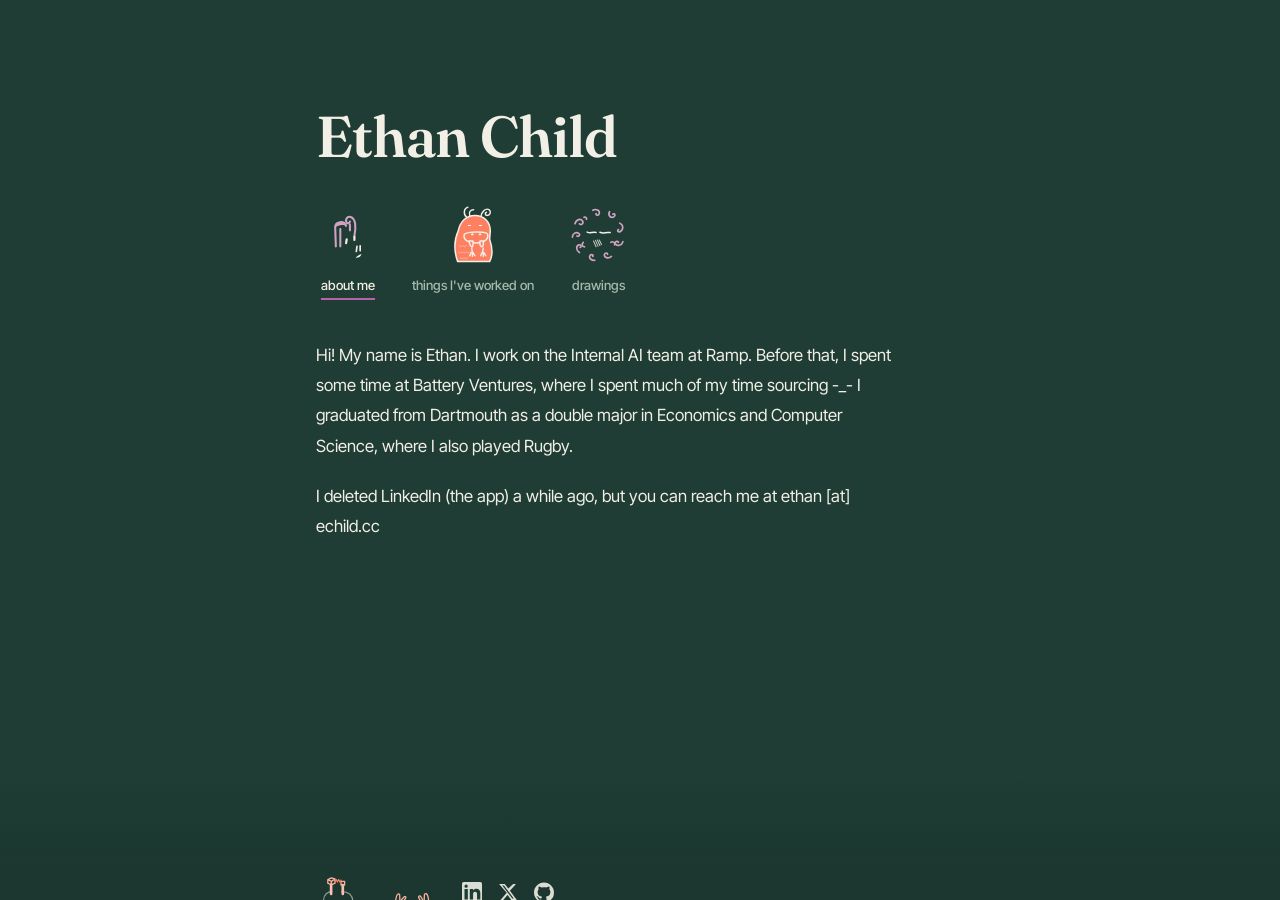
==== commit 378056b6: "Remove the door entry; load straight into the home screen Co-Authored-By: Claude Sonnet 5.5 <noreply" ====
--- a/index.html
+++ b/index.html
@@ -11,36 +11,7 @@
   <link rel="stylesheet" href="https://fonts.googleapis.com/css2?family=Fraunces:opsz,wght@9..144,400;9..144,600&family=Inter+Tight:wght@400;500;600&display=swap" />
   <script src="settings.js"></script>
 </head>
-<body data-state="outside" class="no-anim">
-
-  <!-- ── Entry: the door ── -->
-  <section class="entry" aria-label="Entrance">
-    <div class="entry-name">Ethan Child</div>
-
-    <div class="scene">
-      <svg class="scene-art" viewBox="0 40 560 600" aria-hidden="true">
-        <defs>
-          <filter id="soft-shadow" x="-30%" y="-30%" width="160%" height="160%">
-            <feGaussianBlur stdDeviation="8" />
-          </filter>
-        </defs>
-        <g class="shadows"></g>
-        <g class="pieces"></g>
-      </svg>
-
-      <div class="doorway" aria-hidden="true"></div>
-
-      <button class="door" type="button" aria-label="Open the door">
-        <svg viewBox="0 0 194 200" preserveAspectRatio="none" aria-hidden="true">
-          <rect class="door-face" width="194" height="200" />
-          <rect class="door-panel" x="44" y="18" width="130" height="72" />
-          <rect class="door-panel" x="44" y="108" width="130" height="74" />
-          <circle class="knob" cx="22" cy="104" r="9" />
-        </svg>
-      </button>
-    </div>
-
-  </section>
+<body class="no-anim">
 
   <!-- ── Inside ── -->
   <div class="shell">
@@ -75,7 +46,7 @@
             <path class="body" d="M44 61 q1 9 5 9 q2 -4 1 -9 Z M61 61 q-1 9 3 9 q3 -2 2 -9 Z" />
             <path class="line" d="M48 72 l1 7 M47 79 l-2 5 M49 79 l0 6 M50 79 l3 5 M66 72 l-1 7 M64 79 l-2 5 M66 79 l0 6 M67 79 l3 5" />
           </svg>
-          <span>things I've built</span>
+          <span>things I've worked on</span>
         </a>
         <a href="#drawings" data-page="drawings">
 <svg class="critter minimal scribble" viewBox="0 0 100 100" aria-hidden="true">
@@ -128,6 +99,12 @@
 
       <div id="page-built" class="page-content" hidden>
         <ul class="built-list">
+          <li>
+            <span class="label">Glass</span>
+          </li>
+          <li>
+            <span class="label">Connectors service</span>
+          </li>
           <li>
             <span class="label">AI email writing agent for Ramp AEs</span>
             <span class="impact">Saved $3M (and counting)!</span>
@@ -229,14 +206,8 @@
     const nav = document.querySelectorAll('.landing-nav a');
     const pages = document.querySelectorAll('.page-content');
     const PAGES = ['about', 'built', 'drawings'];
-    const reduceMotion = matchMedia('(prefers-reduced-motion: reduce)').matches;
-
-    // ── Door → inside routing ──
-    // States: outside → opening → entering → inside, and back via leaving → closing.
-    let routeSeq = 0;
-    const wait = ms => new Promise(r => setTimeout(r, reduceMotion ? 0 : ms));
-    const setState = s => body.dataset.state = s;
-
+
+    // ── Page routing ──
     function showPage(page) {
       pages.forEach(p => p.hidden = p.id !== 'page-' + page);
       nav.forEach(n => {
@@ -247,45 +218,10 @@
       });
     }
 
-    async function route(animate = true) {
-      const seq = ++routeSeq;
-      const page = location.hash.slice(1);
-      const state = body.dataset.state;
-
-      if (PAGES.includes(page)) {
-        showPage(page);
-        if (state === 'inside' || state === 'entering') return;
-        if (animate) {
-          setState('opening');
-          await wait(380);
-          if (seq !== routeSeq) return;
-          setState('entering');
-          await wait(800);
-          if (seq !== routeSeq) return;
-        }
-        setState('inside');
-      } else {
-        if (state === 'outside' || state === 'closing') return;
-        if (animate) {
-          setState('leaving');
-          await wait(600);
-          if (seq !== routeSeq) return;
-          setState('closing');
-          await wait(420);
-          if (seq !== routeSeq) return;
-        }
-        setState('outside');
-      }
-    }
-
-    // Anywhere on the composition goes in; the door itself stays the keyboard target.
-    document.querySelector('.scene').addEventListener('click', () => {
-      if (body.dataset.state !== 'outside') return;
-      location.hash = 'about';
-    });
-
-    window.addEventListener('hashchange', () => route());
-    window.addEventListener('popstate', () => route());
+    const route = () => showPage(PAGES.includes(location.hash.slice(1)) ? location.hash.slice(1) : 'about');
+
+    window.addEventListener('hashchange', route);
+    window.addEventListener('popstate', route);
 
     // ── Critter eyes ──
     // Eyes with a sclera carry every style (see EYE_STYLES in themes.js);
@@ -501,7 +437,6 @@
     }, { passive: true });
     window.addEventListener('resize', updateScrollbar);
     new ResizeObserver(updateScrollbar).observe(document.querySelector('.shell'));
-    new MutationObserver(updateScrollbar).observe(body, { attributes: true, attributeFilter: ['data-state'] });
 
     thumb.addEventListener('pointerdown', e => {
       e.preventDefault();
@@ -533,90 +468,8 @@
       document.documentElement.classList.add('embed-critters');
     }
 
-    // ── Door scene ──
-    // Each plane is a slab: a darker edge face under the top face gives it
-    // thickness, and a blurred shadow behind it gives it height. Planes float
-    // on their own rhythm and shift with the pointer by depth; the door and
-    // its frame stay still as the anchor.
-    const DOOR_CENTER = [257, 458];
-    const PIECES = [
-      { pts: [[118,566],[396,564],[414,586],[100,588]], fill: 'p1', depth: 0, edge: [0, 7], still: true },
-      { pts: [[148,348],[366,348],[366,566],[148,566]], fill: 'door', depth: 0, edge: [0, 0], still: true, frame: true },
-      { pts: [[414,362],[496,364],[398,556],[352,556],[352,456]], fill: 'p3', depth: 10, edge: [5, 9] },
-      { pts: [[92,270],[444,266],[504,350],[74,356]], fill: 'p1', depth: 7, edge: [4, 10] },
-      { pts: [[154,142],[412,140],[408,240],[156,240]], fill: 'p1', depth: 13, edge: [3, 20] },
-      { pts: [[272,108],[340,86],[494,190],[480,272]], fill: 'p2', depth: 20, edge: [5, 10] },
-      { pts: [[58,96],[140,82],[152,168],[50,180]], fill: 'p3', depth: 16, edge: [4, 9] },
-    ];
-
-    function buildScene() {
-      const NS = 'http://www.w3.org/2000/svg';
-      const art = document.querySelector('.scene-art');
-      const shadows = art.querySelector('.shadows');
-      const pieces = art.querySelector('.pieces');
-      const el = (tag, attrs, parent) => {
-        const n = document.createElementNS(NS, tag);
-        Object.entries(attrs).forEach(([k, v]) => n.setAttribute(k, v));
-        parent.appendChild(n);
-        return n;
-      };
-      const pts = (list, [dx, dy] = [0, 0]) => list.map(([x, y]) => (x + dx) + ',' + (y + dy)).join(' ');
-
-
-      // Deterministic jitter so the float rhythm is the same on every visit.
-      let seed = 11;
-      const rand = () => (seed = seed * 16807 % 2147483647) / 2147483647;
-
-      PIECES.forEach((p, i) => {
-        const cx = p.pts.reduce((s, q) => s + q[0], 0) / p.pts.length;
-        const cy = p.pts.reduce((s, q) => s + q[1], 0) / p.pts.length;
-        // Still pieces (the door's frame and floor) never spread or fly in.
-        const len = p.still ? Infinity : Math.hypot(cx - DOOR_CENTER[0], cy - DOOR_CENTER[1]) || 1;
-        const vars = [
-          `--depth:${p.depth}`,
-          `--ux:${((cx - DOOR_CENTER[0]) / len).toFixed(3)}`,
-          `--uy:${((cy - DOOR_CENTER[1]) / len).toFixed(3)}`,
-          `--ad:${i * 60}ms`,
-          `--dur:${(6 + rand() * 5).toFixed(2)}s`,
-          `--delay:${(-rand() * 11).toFixed(2)}s`,
-          `--tdur:${(9 + rand() * 7).toFixed(2)}s`,
-          `--tdelay:${(-rand() * 16).toFixed(2)}s`,
-          `--fx:${((rand() - 0.5) * 3).toFixed(1)}px`,
-          `--fy:${(-2.5 - rand() * 2.5).toFixed(1)}px`,
-          `--fr:${((rand() - 0.5) * 0.5).toFixed(2)}deg`,
-        ].join(';');
-        const cls = p.still ? 'still' : 'float';
-
-        if (p.depth) {
-          const lift = [10 + p.depth * 0.6, 14 + p.depth * 0.9];
-          const s = el('g', { class: 'piece shadow', style: vars }, shadows);
-          const sa = el('g', { class: 'arrive' }, s);
-          const sf = el('g', { class: cls }, sa);
-          el('polygon', { points: pts(p.pts, lift), filter: 'url(#soft-shadow)' }, sf);
-        }
-
-        const g = el('g', { class: 'piece', style: vars }, pieces);
-        const a = el('g', { class: 'arrive' }, g);
-        const f = el('g', { class: cls }, a);
-        if (p.edge[0] || p.edge[1]) {
-          el('polygon', { points: pts(p.pts, p.edge), class: 'edge', style: `--c:var(--${p.fill})` }, f);
-        }
-        el('polygon', {
-          points: pts(p.pts),
-          class: p.frame ? 'face frame' : 'face',
-          style: `--c:var(--${p.fill})`,
-        }, f);
-      });
-    }
-    buildScene();
-
     // ── Initial state ──
-    // Deep links (#about, #built) skip the door; otherwise the planes fly in and settle.
-    if (PAGES.includes(location.hash.slice(1))) {
-      route(false);
-    } else if (!reduceMotion) {
-      body.classList.add('assembling');
-    }
+    route();
     requestAnimationFrame(() => requestAnimationFrame(() => body.classList.remove('no-anim')));
   </script>
 </body>
--- a/style.css
+++ b/style.css
@@ -14,7 +14,6 @@
   --p3: #b565a7;
   --p4: #18322b;
   --line: #f1efe6;
-  --door: #ff7f61;
   --light: #ffeadf;
   --accent: #ff7f61;
   --void: color-mix(in srgb, var(--ink) 85%, var(--p1));
@@ -45,244 +44,8 @@
   color: var(--bg);
 }
 
-body:not([data-state="inside"]) {
-  overflow: hidden;
-}
-
 .no-anim *, .no-anim *::before, .no-anim *::after {
   transition: none !important;
-}
-
-/* ════════════ Entry: the door ════════════ */
-
-.entry {
-  position: fixed;
-  inset: 0;
-  z-index: 20;
-  display: flex;
-  flex-direction: column;
-  align-items: center;
-  justify-content: center;
-  gap: 2vh;
-  background: var(--bg);
-  transition: opacity 0.45s ease, background-color 0.4s ease;
-}
-
-.entry::before {
-  content: '';
-  position: absolute;
-  inset: 0;
-  background-image: url("data:image/svg+xml,%3Csvg viewBox='0 0 256 256' xmlns='http://www.w3.org/2000/svg'%3E%3Cfilter id='n'%3E%3CfeTurbulence type='fractalNoise' baseFrequency='0.85' numOctaves='3' stitchTiles='stitch'/%3E%3C/filter%3E%3Crect width='100%25' height='100%25' filter='url(%23n)'/%3E%3C/svg%3E");
-  opacity: 0.07;
-  mix-blend-mode: multiply;
-  pointer-events: none;
-}
-
-.entry-name {
-  font-family: var(--serif);
-  font-size: clamp(1.6rem, 3.4vw, 2.3rem);
-  font-weight: 600;
-  letter-spacing: -0.01em;
-  line-height: 1;
-  transition: opacity 0.3s ease;
-}
-
-.scene {
-  --spread: 0;
-  position: relative;
-  width: min(90vw, calc(72svh * 560 / 600));
-  aspect-ratio: 560 / 600;
-  perspective: 800px;
-  /* The doorway's center, so zooming in carries you through it. */
-  transform-origin: 45.89% 69.67%;
-  transition: transform 0.7s cubic-bezier(0.7, 0, 0.3, 1);
-}
-
-.scene-art {
-  position: absolute;
-  inset: 0;
-  width: 100%;
-  height: 100%;
-  overflow: visible;
-}
-
-/* ── Slabs ── */
-.face {
-  fill: var(--c);
-  transition: fill 0.4s ease;
-}
-
-.face.frame {
-  fill: color-mix(in srgb, var(--door) 62%, var(--ink));
-}
-
-.edge {
-  fill: color-mix(in srgb, var(--c) 64%, var(--ink));
-  transition: fill 0.4s ease;
-}
-
-/* Mixed toward black, not the text color: on dark palettes the text color is
-   light, which turned these shadows into a glow. */
-.shadow polygon {
-  fill: color-mix(in srgb, color-mix(in srgb, var(--p1) 35%, #000) 45%, transparent);
-}
-
-/* Spread (door hover) lives on the outer group; shadows sit on the wall, so
-   they move less. The planes never follow the cursor. */
-.piece {
-  transform: translate(
-    calc(var(--spread) * var(--ux) * 14px),
-    calc(var(--spread) * var(--uy) * 14px));
-  transition: transform 0.9s cubic-bezier(0.2, 0.8, 0.2, 1);
-}
-
-.piece.shadow {
-  transform: translate(
-    calc(var(--spread) * var(--ux) * 6px),
-    calc(var(--spread) * var(--uy) * 6px));
-}
-
-/* Drift and tilt run as two separate animations (on the individual `translate`
-   and `rotate` properties) with unrelated periods, so no plane ever repeats
-   the same motion in lockstep. */
-.float {
-  transform-box: fill-box;
-  transform-origin: center;
-  animation:
-    drift var(--dur) ease-in-out var(--delay) infinite alternate,
-    tilt var(--tdur) ease-in-out var(--tdelay) infinite alternate;
-}
-
-.shadow .float {
-  animation: shadow-drift var(--dur) ease-in-out var(--delay) infinite alternate;
-}
-
-@keyframes drift {
-  to { translate: var(--fx) var(--fy); }
-}
-
-@keyframes tilt {
-  from { rotate: calc(var(--fr) * -1); }
-  to { rotate: var(--fr); }
-}
-
-/* As a plane rises, its shadow tightens and fades a little. */
-@keyframes shadow-drift {
-  to { translate: calc(var(--fx) * 0.3) 1.5px; scale: 0.98; opacity: 0.82; }
-}
-
-/* The whole composition is the hover target, so the door swinging away from
-   the cursor can't flicker the hover off. */
-[data-state="outside"] .scene:hover,
-[data-state="outside"] .scene:has(.door:focus-visible) { --spread: 1; }
-
-[data-state="outside"] .scene { cursor: pointer; }
-[data-state="opening"] .scene { --spread: 3; }
-
-/* First visit: planes fly in from outside the composition and settle. */
-.assembling .arrive {
-  animation: arrive 0.9s cubic-bezier(0.2, 0.9, 0.25, 1.12) var(--ad) both;
-}
-
-.assembling .doorway,
-.assembling .door {
-  animation: fade-in 0.6s ease 0.45s both;
-}
-
-@keyframes arrive {
-  from {
-    transform: translate(calc(var(--ux) * 90px), calc(var(--uy) * 90px)) scale(0.92);
-    opacity: 0;
-  }
-}
-
-@keyframes fade-in { from { opacity: 0; } }
-
-/* Doorway (behind the door) and the door — both sit on the drawing's door rect. */
-.doorway,
-.door {
-  position: absolute;
-  left: 28.571%;
-  top: 53%;
-  width: 34.643%;
-  height: 33.333%;
-}
-
-.doorway {
-  background: var(--light);
-  overflow: hidden;
-}
-
-.door {
-  padding: 0;
-  border: none;
-  background: none;
-  cursor: pointer;
-  transform-origin: right center;
-  transition: transform 0.45s cubic-bezier(0.5, 0, 0.15, 1);
-}
-
-.door svg {
-  display: block;
-  width: 100%;
-  height: 100%;
-  overflow: visible;
-}
-
-.door-face {
-  fill: var(--door);
-  transition: fill 0.4s ease;
-}
-
-.door-panel {
-  fill: color-mix(in srgb, var(--door) 80%, var(--ink));
-  transition: fill 0.4s ease;
-}
-
-.knob {
-  fill: var(--p3);
-  transition: fill 0.4s ease;
-}
-
-.door:focus-visible { outline: none; }
-.door:focus-visible .door-face { fill: var(--accent); }
-
-[data-state="outside"] .scene:hover .door,
-[data-state="outside"] .door:focus-visible {
-  transform: rotateY(-42deg);
-}
-
-[data-state="opening"] .door,
-[data-state="entering"] .door,
-[data-state="inside"] .door,
-[data-state="leaving"] .door {
-  transform: rotateY(-100deg);
-}
-
-[data-state="entering"] .scene,
-[data-state="inside"] .scene {
-  transform: scale(9);
-}
-
-[data-state="opening"] .entry-name,
-[data-state="entering"] .entry-name,
-[data-state="inside"] .entry-name,
-[data-state="leaving"] .entry-name {
-  opacity: 0;
-}
-
-[data-state="entering"] .entry {
-  opacity: 0;
-  transition-delay: 0.4s;
-}
-
-[data-state="inside"] .entry {
-  opacity: 0;
-  visibility: hidden;
-}
-
-body:not([data-state="outside"]) .entry {
-  pointer-events: none;
 }
 
 /* ════════════ Inside ════════════ */
@@ -296,17 +59,6 @@
   min-height: 100vh;
   display: flex;
   flex-direction: column;
-  opacity: 0;
-  transition: opacity 0.5s ease;
-}
-
-[data-state="entering"] .shell {
-  opacity: 1;
-  transition-delay: 0.45s;
-}
-
-[data-state="inside"] .shell {
-  opacity: 1;
 }
 
 .landing {
@@ -1060,7 +812,6 @@
 }
 
 @media (prefers-reduced-motion: reduce) {
-  .float,
   .landing-nav .critter,
   .stag,
   .robot,
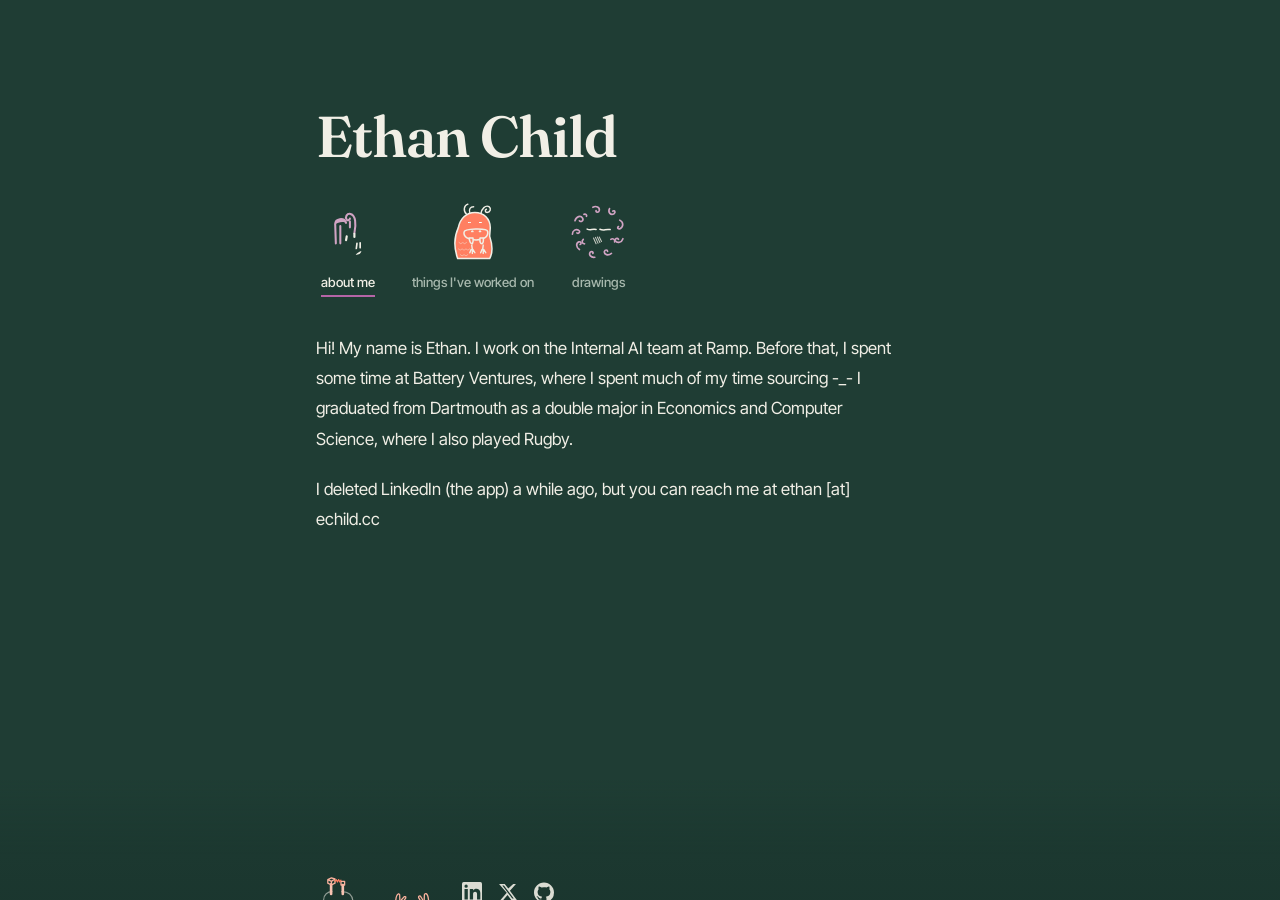
==== commit 1f3ae990: "Drawings carousel, scaled header, and descriptions for Glass and Connectors service Co-Authored-By: " ====
--- a/index.html
+++ b/index.html
@@ -94,16 +94,21 @@
       <!-- Built -->
       <!-- Drawings -->
       <div id="page-drawings" class="page-content" hidden>
-        <div class="sketch-grid"></div>
+        <div class="carousel" aria-roledescription="carousel" aria-label="Drawings">
+          <div class="carousel-stage"></div>
+          <div class="carousel-count" aria-live="polite"></div>
+        </div>
       </div>
 
       <div id="page-built" class="page-content" hidden>
         <ul class="built-list">
           <li>
             <span class="label">Glass</span>
+            <span class="impact">helped organize plugins / connectors</span>
           </li>
           <li>
             <span class="label">Connectors service</span>
+            <span class="impact">an internal mcp service that supports all of ramp's agents</span>
           </li>
           <li>
             <span class="label">AI email writing agent for Ramp AEs</span>
@@ -206,6 +211,7 @@
     const nav = document.querySelectorAll('.landing-nav a');
     const pages = document.querySelectorAll('.page-content');
     const PAGES = ['about', 'built', 'drawings'];
+    const reduceMotion = matchMedia('(prefers-reduced-motion: reduce)').matches;
 
     // ── Page routing ──
     function showPage(page) {
@@ -218,7 +224,10 @@
       });
     }
 
-    const route = () => showPage(PAGES.includes(location.hash.slice(1)) ? location.hash.slice(1) : 'about');
+    const route = () => {
+      showPage(PAGES.includes(location.hash.slice(1)) ? location.hash.slice(1) : 'about');
+      startCards();
+    };
 
     window.addEventListener('hashchange', route);
     window.addEventListener('popstate', route);
@@ -315,30 +324,156 @@
       { src: 'photos/origins/scribble.jpg', critter: '.landing-nav a[data-page="drawings"] .critter', crit: 'var(--p3)' },
     ];
 
-    // One grid: the critters' sketches first, then the rest of the drawings.
+    // One set: the critters' sketches first, then the rest of the drawings.
     const sketches = [...originSources, ...drawingSources.map(src => ({ src }))];
-    const sketchGrid = document.querySelector('.sketch-grid');
-
-    sketches.forEach(({ src, critter, crit }, i) => {
+
+    // ── Carousel ──
+    // Cards float across a full-bleed stage. The one nearest the center is lifted
+    // and lit; the rest shrink, tilt and dim toward the edges. It advances by
+    // itself, pauses while you touch it, and wraps around.
+    const carousel = document.querySelector('.carousel');
+    const stage = carousel.querySelector('.carousel-stage');
+    const carouselCount = carousel.querySelector('.carousel-count');
+    const nameEl = document.querySelector('.name');
+    const N = sketches.length;
+    const mod = (a, n) => ((a % n) + n) % n;
+
+    const cards = sketches.map(({ src, critter, crit }, i) => {
+      const card = document.createElement('div');
+      card.className = 'card' + (i % 2 ? ' peek-left' : '');
       const b = document.createElement('button');
       b.type = 'button';
       b.className = 'sketch';
       b.setAttribute('aria-label', 'Open drawing ' + (i + 1));
-      b.innerHTML = '<img src="' + src + '" alt="" loading="lazy" draggable="false" />';
-      b.addEventListener('click', () => openLightbox(i));
-      if (!critter) {
-        sketchGrid.appendChild(b);
-        return;
+      b.innerHTML = '<img src="' + src + '" alt="" draggable="false" />';
+      // A copy of the finished critter, tucked behind its sketch's top edge.
+      if (critter) {
+        const peek = document.querySelector(critter).cloneNode(true);
+        peek.classList.add('peek');
+        peek.style.setProperty('--crit', crit);
+        card.appendChild(peek);
       }
-      // A copy of the finished critter, tucked behind its sketch's top edge.
-      const fig = document.createElement('figure');
-      fig.className = 'origin' + (i % 2 ? ' peek-left' : '');
-      const peek = document.querySelector(critter).cloneNode(true);
-      peek.classList.add('peek');
-      peek.style.setProperty('--crit', crit);
-      fig.appendChild(peek);
-      fig.appendChild(b);
-      sketchGrid.appendChild(fig);
+      card.appendChild(b);
+      stage.appendChild(card);
+      return { card, b };
+    });
+
+    let pos = 0, target = 0, paused = false, dragging = false, lastAdvance = 0;
+    let cardsRaf = 0, lastT = 0, hovering = false;
+    const ADVANCE_MS = 8000;
+
+    // Move the target to the nearest copy of card k.
+    const goTo = k => { target += mod(k - target + N / 2, N) - N / 2; lastAdvance = performance.now(); };
+
+    function layoutCards(t) {
+      const w = stage.clientWidth;
+      const cw = cards[0].card.offsetWidth;
+      const spacing = cw * 1.08;
+      // The focused card's left edge lines up with the text column (the name above).
+      const anchor = nameEl.getBoundingClientRect().left - stage.getBoundingClientRect().left + cw / 2;
+      const still = reduceMotion;
+      let focus = 0, best = 9;
+      cards.forEach(({ card, b }, i) => {
+        const d = mod(i - pos + N / 2, N) - N / 2;
+        const ad = Math.abs(d);
+        const c = Math.max(0, 1 - ad);
+        const x = anchor + d * spacing;
+        const bob = still ? 0 : Math.sin(t / 2800 + i * 1.9) * 7 * (0.4 + c);
+        const y = d * d * 5 + bob;
+        const rot = Math.max(-1, Math.min(1, d)) * 5 + (still ? 0 : Math.sin(t / 4200 + i * 2.3) * 0.8);
+        const scale = 0.74 + 0.3 * c;
+        card.style.transform = `translate(-50%, -50%) translate(${x.toFixed(1)}px, ${y.toFixed(1)}px) rotate(${rot.toFixed(2)}deg) scale(${scale.toFixed(3)})`;
+        card.style.opacity = Math.max(0, 0.45 + 0.55 * c - Math.max(0, x - w * 0.8) / (w * 0.2)).toFixed(3);
+        card.style.zIndex = Math.round(100 - ad * 10);
+        card.style.visibility = Math.abs(x - anchor) > w ? 'hidden' : '';
+        if (ad < best) { best = ad; focus = i; }
+      });
+      cards.forEach(({ card, b }, i) => {
+        const on = i === focus;
+        card.classList.toggle('focus', on);
+        b.tabIndex = on ? 0 : -1;
+      });
+      carouselCount.style.paddingLeft = (anchor - cw / 2) + 'px';
+      carouselCount.textContent = (focus + 1) + ' / ' + N;
+    }
+
+    function tick(t) {
+      cardsRaf = 0;
+      if (!carousel.offsetParent) return;           // page hidden: stop until shown again
+      const dt = Math.min(0.05, (t - (lastT || t)) / 1000);
+      lastT = t;
+      if (!dragging) {
+        if (!paused && !hovering && !reduceMotion && lightbox.hidden && t - lastAdvance > ADVANCE_MS) {
+          target = Math.round(target) + 1;
+          lastAdvance = t;
+        }
+        pos += (target - pos) * (1 - Math.exp(-dt * 1.4));
+        if (Math.abs(target - pos) < 0.0005) pos = target;
+      }
+      layoutCards(t);
+      cardsRaf = requestAnimationFrame(tick);
+    }
+    const startCards = () => { if (!cardsRaf) { lastT = 0; lastAdvance = performance.now(); cardsRaf = requestAnimationFrame(tick); } };
+
+    // Drag to move; a click on the centered card opens it, on any other card brings it forward.
+    let dragX = 0, dragPos = 0, dragMoved = 0, dragV = 0, dragLastX = 0, dragLastT = 0;
+    stage.addEventListener('pointerdown', e => {
+      dragging = true; dragMoved = 0; dragV = 0;
+      dragX = dragLastX = e.clientX; dragLastT = performance.now(); dragPos = pos;
+      stage.setPointerCapture(e.pointerId);
+    });
+    stage.addEventListener('pointermove', e => {
+      if (!dragging) return;
+      const spacing = cards[0].card.offsetWidth * 1.08;
+      dragMoved = Math.max(dragMoved, Math.abs(e.clientX - dragX));
+      pos = dragPos - (e.clientX - dragX) / spacing;
+      const now = performance.now();
+      dragV = (dragLastX - e.clientX) / spacing / Math.max(1, now - dragLastT) * 1000;
+      dragLastX = e.clientX; dragLastT = now;
+      target = pos;
+    });
+    const endDrag = e => {
+      if (!dragging) return;
+      dragging = false;
+      if (dragMoved > 6) {
+        target = Math.round(pos + Math.max(-2, Math.min(2, dragV * 0.25)));
+        lastAdvance = performance.now();
+      } else {
+        const hit = e.target.closest && e.target.closest('.card');
+        const i = hit ? cards.findIndex(c => c.card === hit) : -1;
+        if (i >= 0) {
+          if (Math.abs(mod(i - pos + N / 2, N) - N / 2) < 0.5) openLightbox(i);
+          else goTo(i);
+        }
+      }
+    };
+    stage.addEventListener('pointerup', endDrag);
+    stage.addEventListener('pointercancel', endDrag);
+    stage.addEventListener('click', e => { if (dragMoved > 6) e.stopPropagation(); });
+
+    // Keyboard focus on a card brings it to the center (Enter opens it via its button).
+    stage.addEventListener('keydown', e => {
+      if (e.key === 'Enter' || e.key === ' ') {
+        e.preventDefault();
+        const i = cards.findIndex(c => c.b === document.activeElement);
+        if (i >= 0) openLightbox(i);
+      }
+    });
+    stage.addEventListener('focusin', e => { paused = true; const i = cards.findIndex(c => c.b === e.target); if (i >= 0) goTo(i); });
+    stage.addEventListener('focusout', () => { paused = false; lastAdvance = performance.now(); });
+    carousel.addEventListener('pointerenter', () => hovering = true);
+    carousel.addEventListener('pointerleave', () => { hovering = false; lastAdvance = performance.now(); });
+    carousel.addEventListener('wheel', e => {
+      if (Math.abs(e.deltaX) <= Math.abs(e.deltaY)) return;
+      e.preventDefault();
+      target = pos + e.deltaX / (cards[0].card.offsetWidth * 1.08);
+      clearTimeout(carousel._snap);
+      carousel._snap = setTimeout(() => { target = Math.round(target); }, 120);
+    }, { passive: false });
+    document.addEventListener('keydown', e => {
+      if (!lightbox.hidden || !carousel.offsetParent || e.target.closest('input, textarea')) return;
+      if (e.key === 'ArrowLeft') { target = Math.round(target) - 1; lastAdvance = performance.now(); }
+      else if (e.key === 'ArrowRight') { target = Math.round(target) + 1; lastAdvance = performance.now(); }
     });
 
     const lightbox = document.querySelector('.lightbox');
@@ -385,6 +520,7 @@
 
     function closeLightbox() {
       lightbox.classList.remove('open');
+      goTo(lightboxIndex);
       lightbox.addEventListener('transitionend', () => {
         lightbox.hidden = true;
         lightboxImg.src = '';
--- a/style.css
+++ b/style.css
@@ -86,7 +86,7 @@
   font-weight: 600;
   letter-spacing: -0.02em;
   line-height: 1;
-  margin-bottom: 36px;
+  margin-bottom: clamp(16px, 2.6vw, 36px);
 }
 
 /* ── Critters ── */
@@ -226,7 +226,7 @@
 .landing-nav {
   display: flex;
   gap: 32px;
-  margin-bottom: 40px;
+  margin-bottom: clamp(16px, 2.8vw, 40px);
 }
 
 .landing-nav a {
@@ -246,8 +246,8 @@
 .landing-nav a:nth-child(3) { --crit: var(--p3); }
 
 .landing-nav .critter {
-  width: 64px;
-  height: 64px;
+  width: clamp(44px, 5vw, 64px);
+  height: clamp(44px, 5vw, 64px);
   transition: transform 0.3s cubic-bezier(0.3, 1.6, 0.5, 1);
 }
 
@@ -537,30 +537,80 @@
 /* ── Drawings ── */
 #page-drawings {
   max-width: none;
-}
-
-.sketch-grid {
-  display: grid;
-  grid-template-columns: repeat(auto-fill, minmax(150px, 1fr));
-  gap: 20px;
-}
-
-.origin {
-  margin: 0;
-}
-
-/* Room above every row for a critter to peek over its sketch. */
-#page-drawings .sketch-grid {
-  row-gap: 72px;
-  margin-top: 64px;
-}
-
-.origin { position: relative; }
-.origin .sketch { position: relative; z-index: 1; }
+  flex: 1;
+  min-height: 0;
+  display: flex;
+  flex-direction: column;
+}
+
+#page-drawings[hidden] { display: none; }
+
+/* The drawings page is exactly one screen: no scrolling. */
+.shell:has(#page-drawings:not([hidden])) {
+  height: 100vh;
+  min-height: 0;
+}
+
+.shell:has(#page-drawings:not([hidden])) .landing {
+  min-height: 0;
+  padding: min(6vh, 4.5vw) 0 clamp(36px, 5vw, 64px);
+}
+
+/* Full-bleed stage: cards float across the whole screen, not the text column. */
+.carousel {
+  position: relative;
+  flex: 1;
+  min-height: 0;
+  display: flex;
+  flex-direction: column;
+  width: 100vw;
+  margin: clamp(8px, 1.7vw, 24px) 0 0 calc(50% - 50vw);
+  overflow-x: clip;
+  touch-action: pan-y;
+}
+
+.carousel-stage {
+  position: relative;
+  flex: 1;
+  min-height: 0;
+  container-type: size;
+  cursor: grab;
+  user-select: none;
+}
+
+.carousel-stage:active { cursor: grabbing; }
+
+.card {
+  position: absolute;
+  left: 0;
+  top: 50%;
+  /* Capped by the stage height too, so a card (and the critter over it) always fits. */
+  width: min(clamp(190px, 38vw, 330px), 56cqh);
+  will-change: transform, opacity;
+}
+
+.card .sketch {
+  width: 100%;
+  border-radius: 10px;
+  cursor: inherit;
+}
+
+.card.focus .sketch { cursor: zoom-in; }
+
+.carousel-count {
+  margin-top: 8px;
+  text-align: left;
+  font-family: var(--serif);
+  font-size: 0.85rem;
+  color: var(--muted);
+  font-variant-numeric: tabular-nums;
+}
+
+.card .sketch { position: relative; z-index: 1; }
 
 /* The critter sits behind the photo with just its head over the top edge,
    and pops up a little when its sketch is hovered. */
-.origin .peek {
+.card .peek {
   position: absolute;
   z-index: 0;
   top: 0;
@@ -575,30 +625,24 @@
   pointer-events: none;
 }
 
-.origin.peek-left .peek {
+.card.peek-left .peek {
   right: auto;
   left: 10%;
   transform: translateY(-42%) rotate(-5deg);
 }
 
 /* Minimal critters keep their faces low in the drawing, so they rise further. */
-.origin .peek.minimal { transform: translateY(-60%) rotate(5deg); }
-.origin.peek-left .peek.minimal { transform: translateY(-60%) rotate(-5deg); }
-
-.origin:hover .peek,
-.origin:focus-within .peek {
-  transform: translateY(-62%) rotate(-2deg);
-}
-
-.origin.peek-left:hover .peek,
-.origin.peek-left:focus-within .peek {
-  transform: translateY(-62%) rotate(2deg);
-}
-
-.origin:hover .peek.minimal,
-.origin:focus-within .peek.minimal { transform: translateY(-86%) rotate(-2deg); }
-.origin.peek-left:hover .peek.minimal,
-.origin.peek-left:focus-within .peek.minimal { transform: translateY(-86%) rotate(2deg); }
+.card .peek.minimal { transform: translateY(-60%) rotate(5deg); }
+.card.peek-left .peek.minimal { transform: translateY(-60%) rotate(-5deg); }
+
+.card:hover .peek,
+.card.focus .peek { transform: translateY(-62%) rotate(-2deg); }
+.card.peek-left:hover .peek,
+.card.peek-left.focus .peek { transform: translateY(-62%) rotate(2deg); }
+.card:hover .peek.minimal,
+.card.focus .peek.minimal { transform: translateY(-86%) rotate(-2deg); }
+.card.peek-left:hover .peek.minimal,
+.card.peek-left.focus .peek.minimal { transform: translateY(-86%) rotate(2deg); }
 
 .sketch {
   display: block;
@@ -619,12 +663,6 @@
   object-fit: cover;
   user-select: none;
   -webkit-user-drag: none;
-}
-
-/* No shadows or glow on photos: hovering just lifts them. */
-.sketch:hover,
-.sketch:focus-visible {
-  transform: translateY(-3px);
 }
 
 .sketch:focus-visible {
@@ -796,8 +834,8 @@
   :root { --gutter: 22px; }
   .landing { padding-top: 8vh; }
   .landing-nav { gap: 20px; }
-  .landing-nav .critter { width: 54px; height: 54px; }
-  #page-drawings .sketch-grid { row-gap: 56px; column-gap: 14px; }
+  .landing-nav .critter { width: clamp(40px, 12vw, 54px); height: clamp(40px, 12vw, 54px); }
+  .card { width: min(62vw, 56cqh); }
   .lightbox-nav {
     top: auto;
     bottom: 14px;
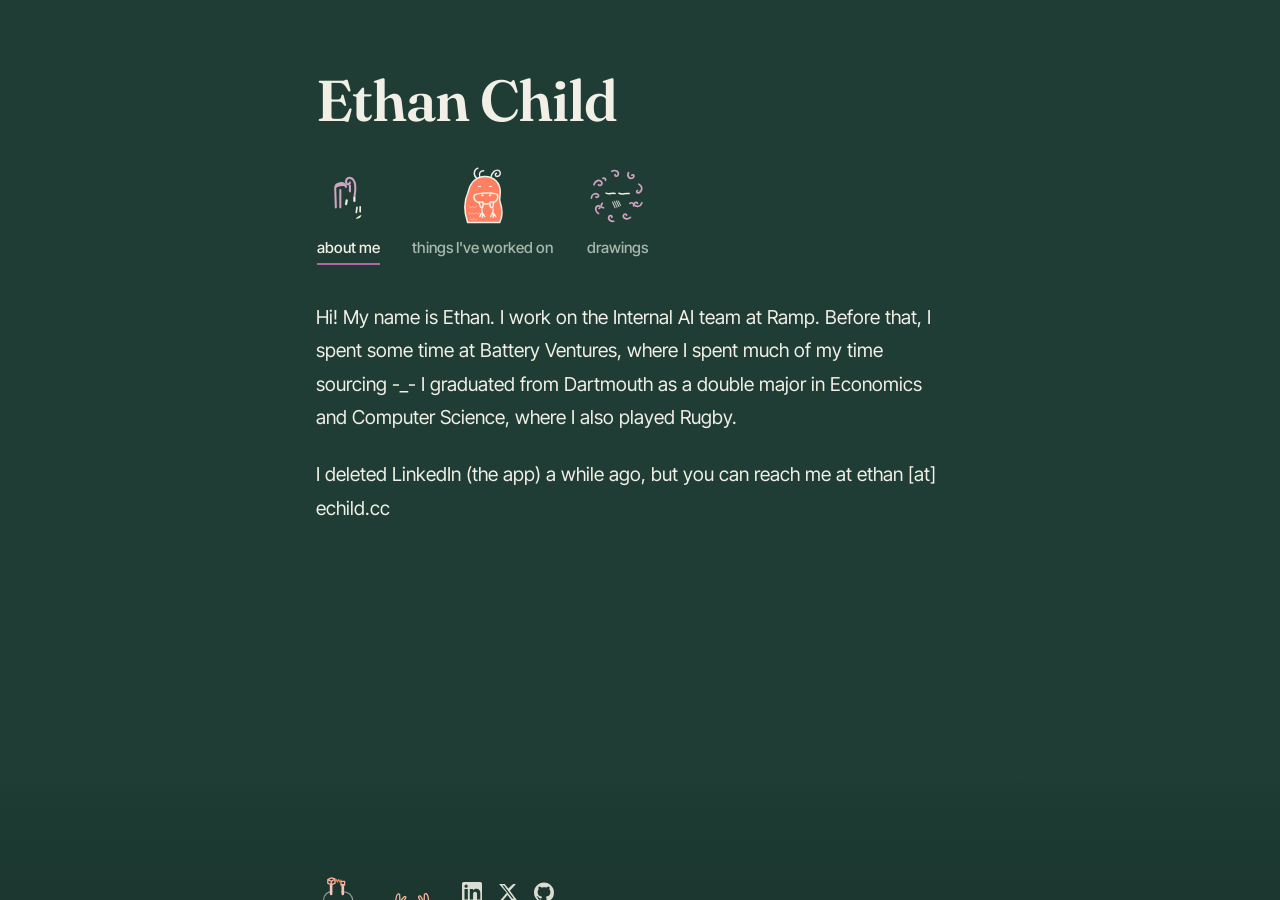
==== commit 365c0894: "Larger about text, fixed nav position across pages, earlier carousel fade-in Co-Authored-By: Claude " ====
--- a/index.html
+++ b/index.html
@@ -383,9 +383,11 @@
         const rot = Math.max(-1, Math.min(1, d)) * 5 + (still ? 0 : Math.sin(t / 4200 + i * 2.3) * 0.8);
         const scale = 0.74 + 0.3 * c;
         card.style.transform = `translate(-50%, -50%) translate(${x.toFixed(1)}px, ${y.toFixed(1)}px) rotate(${rot.toFixed(2)}deg) scale(${scale.toFixed(3)})`;
-        card.style.opacity = Math.max(0, 0.45 + 0.55 * c - Math.max(0, x - w * 0.8) / (w * 0.2)).toFixed(3);
+        // Cards are already at full opacity as they cross the screen edge; they only
+        // fade once fully out of view, so nothing pops in while dragging.
+        card.style.opacity = ((0.45 + 0.55 * c) * (1 - Math.min(1, Math.max(0, x - w) / (cw * 0.9)))).toFixed(3);
         card.style.zIndex = Math.round(100 - ad * 10);
-        card.style.visibility = Math.abs(x - anchor) > w ? 'hidden' : '';
+        card.style.visibility = x > w + cw || x < -cw ? 'hidden' : '';
         if (ad < best) { best = ad; focus = i; }
       });
       cards.forEach(({ card, b }, i) => {
--- a/style.css
+++ b/style.css
@@ -66,7 +66,7 @@
   display: flex;
   flex-direction: column;
   /* Fixed gap under the last line of text, clear of the peeking footer. */
-  padding: 12vh 0 140px;
+  padding: min(8vh, 6vw) 0 140px;
 }
 
 /* ── Name letter highlight ── */
@@ -234,7 +234,7 @@
   flex-direction: column;
   align-items: center;
   gap: 8px;
-  font-size: 0.82rem;
+  font-size: 0.95rem;
   font-weight: 500;
   color: var(--muted);
   text-decoration: none;
@@ -344,12 +344,12 @@
 
 /* ── Page content ── */
 .page-content {
-  max-width: 580px;
+  max-width: 640px;
 }
 
 .about-text p {
-  font-size: 1.05rem;
-  line-height: 1.8;
+  font-size: 1.2rem;
+  line-height: 1.75;
   margin-bottom: 1.2em;
 }
 
@@ -553,7 +553,7 @@
 
 .shell:has(#page-drawings:not([hidden])) .landing {
   min-height: 0;
-  padding: min(6vh, 4.5vw) 0 clamp(36px, 5vw, 64px);
+  padding-bottom: clamp(36px, 5vw, 64px);
 }
 
 /* Full-bleed stage: cards float across the whole screen, not the text column. */
@@ -601,7 +601,7 @@
   margin-top: 8px;
   text-align: left;
   font-family: var(--serif);
-  font-size: 0.85rem;
+  font-size: 0.95rem;
   color: var(--muted);
   font-variant-numeric: tabular-nums;
 }
@@ -832,7 +832,6 @@
 
 @media (max-width: 640px) {
   :root { --gutter: 22px; }
-  .landing { padding-top: 8vh; }
   .landing-nav { gap: 20px; }
   .landing-nav .critter { width: clamp(40px, 12vw, 54px); height: clamp(40px, 12vw, 54px); }
   .card { width: min(62vw, 56cqh); }
